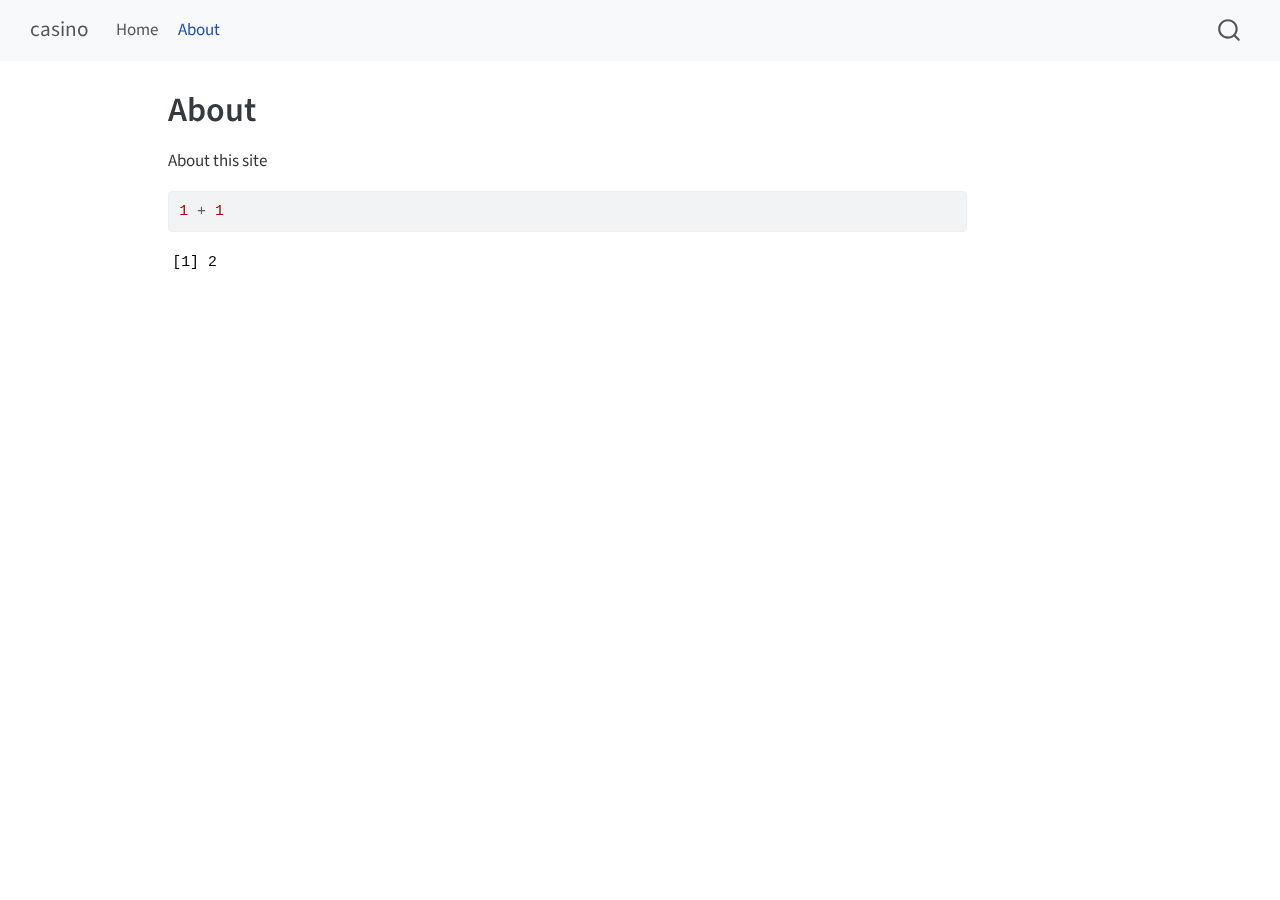
==== about.html @ 51e042ed "Built site for gh-pages" ====
<!DOCTYPE html>
<html xmlns="http://www.w3.org/1999/xhtml" lang="en" xml:lang="en"><head>

<meta charset="utf-8">
<meta name="generator" content="quarto-1.5.55">

<meta name="viewport" content="width=device-width, initial-scale=1.0, user-scalable=yes">


<title>About – casino</title>
<style>
code{white-space: pre-wrap;}
span.smallcaps{font-variant: small-caps;}
div.columns{display: flex; gap: min(4vw, 1.5em);}
div.column{flex: auto; overflow-x: auto;}
div.hanging-indent{margin-left: 1.5em; text-indent: -1.5em;}
ul.task-list{list-style: none;}
ul.task-list li input[type="checkbox"] {
  width: 0.8em;
  margin: 0 0.8em 0.2em -1em; /* quarto-specific, see https://github.com/quarto-dev/quarto-cli/issues/4556 */ 
  vertical-align: middle;
}
/* CSS for syntax highlighting */
pre > code.sourceCode { white-space: pre; position: relative; }
pre > code.sourceCode > span { line-height: 1.25; }
pre > code.sourceCode > span:empty { height: 1.2em; }
.sourceCode { overflow: visible; }
code.sourceCode > span { color: inherit; text-decoration: inherit; }
div.sourceCode { margin: 1em 0; }
pre.sourceCode { margin: 0; }
@media screen {
div.sourceCode { overflow: auto; }
}
@media print {
pre > code.sourceCode { white-space: pre-wrap; }
pre > code.sourceCode > span { display: inline-block; text-indent: -5em; padding-left: 5em; }
}
pre.numberSource code
  { counter-reset: source-line 0; }
pre.numberSource code > span
  { position: relative; left: -4em; counter-increment: source-line; }
pre.numberSource code > span > a:first-child::before
  { content: counter(source-line);
    position: relative; left: -1em; text-align: right; vertical-align: baseline;
    border: none; display: inline-block;
    -webkit-touch-callout: none; -webkit-user-select: none;
    -khtml-user-select: none; -moz-user-select: none;
    -ms-user-select: none; user-select: none;
    padding: 0 4px; width: 4em;
  }
pre.numberSource { margin-left: 3em;  padding-left: 4px; }
div.sourceCode
  {   }
@media screen {
pre > code.sourceCode > span > a:first-child::before { text-decoration: underline; }
}
</style>


<script src="site_libs/quarto-nav/quarto-nav.js"></script>
<script src="site_libs/quarto-nav/headroom.min.js"></script>
<script src="site_libs/clipboard/clipboard.min.js"></script>
<script src="site_libs/quarto-search/autocomplete.umd.js"></script>
<script src="site_libs/quarto-search/fuse.min.js"></script>
<script src="site_libs/quarto-search/quarto-search.js"></script>
<meta name="quarto:offset" content="./">
<script src="site_libs/quarto-html/quarto.js"></script>
<script src="site_libs/quarto-html/popper.min.js"></script>
<script src="site_libs/quarto-html/tippy.umd.min.js"></script>
<script src="site_libs/quarto-html/anchor.min.js"></script>
<link href="site_libs/quarto-html/tippy.css" rel="stylesheet">
<link href="site_libs/quarto-html/quarto-syntax-highlighting.css" rel="stylesheet" id="quarto-text-highlighting-styles">
<script src="site_libs/bootstrap/bootstrap.min.js"></script>
<link href="site_libs/bootstrap/bootstrap-icons.css" rel="stylesheet">
<link href="site_libs/bootstrap/bootstrap.min.css" rel="stylesheet" id="quarto-bootstrap" data-mode="light">
<script id="quarto-search-options" type="application/json">{
  "location": "navbar",
  "copy-button": false,
  "collapse-after": 3,
  "panel-placement": "end",
  "type": "overlay",
  "limit": 50,
  "keyboard-shortcut": [
    "f",
    "/",
    "s"
  ],
  "show-item-context": false,
  "language": {
    "search-no-results-text": "No results",
    "search-matching-documents-text": "matching documents",
    "search-copy-link-title": "Copy link to search",
    "search-hide-matches-text": "Hide additional matches",
    "search-more-match-text": "more match in this document",
    "search-more-matches-text": "more matches in this document",
    "search-clear-button-title": "Clear",
    "search-text-placeholder": "",
    "search-detached-cancel-button-title": "Cancel",
    "search-submit-button-title": "Submit",
    "search-label": "Search"
  }
}</script>


<link rel="stylesheet" href="styles.css">
</head>

<body class="nav-fixed">

<div id="quarto-search-results"></div>
  <header id="quarto-header" class="headroom fixed-top">
    <nav class="navbar navbar-expand-lg " data-bs-theme="dark">
      <div class="navbar-container container-fluid">
      <div class="navbar-brand-container mx-auto">
    <a class="navbar-brand" href="./index.html">
    <span class="navbar-title">casino</span>
    </a>
  </div>
            <div id="quarto-search" class="" title="Search"></div>
          <button class="navbar-toggler" type="button" data-bs-toggle="collapse" data-bs-target="#navbarCollapse" aria-controls="navbarCollapse" role="menu" aria-expanded="false" aria-label="Toggle navigation" onclick="if (window.quartoToggleHeadroom) { window.quartoToggleHeadroom(); }">
  <span class="navbar-toggler-icon"></span>
</button>
          <div class="collapse navbar-collapse" id="navbarCollapse">
            <ul class="navbar-nav navbar-nav-scroll me-auto">
  <li class="nav-item">
    <a class="nav-link" href="./index.html"> 
<span class="menu-text">Home</span></a>
  </li>  
  <li class="nav-item">
    <a class="nav-link active" href="./about.html" aria-current="page"> 
<span class="menu-text">About</span></a>
  </li>  
</ul>
          </div> <!-- /navcollapse -->
            <div class="quarto-navbar-tools">
</div>
      </div> <!-- /container-fluid -->
    </nav>
</header>
<!-- content -->
<div id="quarto-content" class="quarto-container page-columns page-rows-contents page-layout-article page-navbar">
<!-- sidebar -->
<!-- margin-sidebar -->
    <div id="quarto-margin-sidebar" class="sidebar margin-sidebar zindex-bottom">
        
    </div>
<!-- main -->
<main class="content" id="quarto-document-content">

<header id="title-block-header" class="quarto-title-block default">
<div class="quarto-title">
<h1 class="title">About</h1>
</div>



<div class="quarto-title-meta">

    
  
    
  </div>
  


</header>


<p>About this site</p>
<div class="cell">
<div class="sourceCode cell-code" id="cb1"><pre class="sourceCode r code-with-copy"><code class="sourceCode r"><span id="cb1-1"><a href="#cb1-1" aria-hidden="true" tabindex="-1"></a><span class="dv">1</span> <span class="sc">+</span> <span class="dv">1</span></span></code><button title="Copy to Clipboard" class="code-copy-button"><i class="bi"></i></button></pre></div>
<div class="cell-output cell-output-stdout">
<pre><code>[1] 2</code></pre>
</div>
</div>



</main> <!-- /main -->
<script id="quarto-html-after-body" type="application/javascript">
window.document.addEventListener("DOMContentLoaded", function (event) {
  const toggleBodyColorMode = (bsSheetEl) => {
    const mode = bsSheetEl.getAttribute("data-mode");
    const bodyEl = window.document.querySelector("body");
    if (mode === "dark") {
      bodyEl.classList.add("quarto-dark");
      bodyEl.classList.remove("quarto-light");
    } else {
      bodyEl.classList.add("quarto-light");
      bodyEl.classList.remove("quarto-dark");
    }
  }
  const toggleBodyColorPrimary = () => {
    const bsSheetEl = window.document.querySelector("link#quarto-bootstrap");
    if (bsSheetEl) {
      toggleBodyColorMode(bsSheetEl);
    }
  }
  toggleBodyColorPrimary();  
  const icon = "";
  const anchorJS = new window.AnchorJS();
  anchorJS.options = {
    placement: 'right',
    icon: icon
  };
  anchorJS.add('.anchored');
  const isCodeAnnotation = (el) => {
    for (const clz of el.classList) {
      if (clz.startsWith('code-annotation-')) {                     
        return true;
      }
    }
    return false;
  }
  const onCopySuccess = function(e) {
    // button target
    const button = e.trigger;
    // don't keep focus
    button.blur();
    // flash "checked"
    button.classList.add('code-copy-button-checked');
    var currentTitle = button.getAttribute("title");
    button.setAttribute("title", "Copied!");
    let tooltip;
    if (window.bootstrap) {
      button.setAttribute("data-bs-toggle", "tooltip");
      button.setAttribute("data-bs-placement", "left");
      button.setAttribute("data-bs-title", "Copied!");
      tooltip = new bootstrap.Tooltip(button, 
        { trigger: "manual", 
          customClass: "code-copy-button-tooltip",
          offset: [0, -8]});
      tooltip.show();    
    }
    setTimeout(function() {
      if (tooltip) {
        tooltip.hide();
        button.removeAttribute("data-bs-title");
        button.removeAttribute("data-bs-toggle");
        button.removeAttribute("data-bs-placement");
      }
      button.setAttribute("title", currentTitle);
      button.classList.remove('code-copy-button-checked');
    }, 1000);
    // clear code selection
    e.clearSelection();
  }
  const getTextToCopy = function(trigger) {
      const codeEl = trigger.previousElementSibling.cloneNode(true);
      for (const childEl of codeEl.children) {
        if (isCodeAnnotation(childEl)) {
          childEl.remove();
        }
      }
      return codeEl.innerText;
  }
  const clipboard = new window.ClipboardJS('.code-copy-button:not([data-in-quarto-modal])', {
    text: getTextToCopy
  });
  clipboard.on('success', onCopySuccess);
  if (window.document.getElementById('quarto-embedded-source-code-modal')) {
    // For code content inside modals, clipBoardJS needs to be initialized with a container option
    // TODO: Check when it could be a function (https://github.com/zenorocha/clipboard.js/issues/860)
    const clipboardModal = new window.ClipboardJS('.code-copy-button[data-in-quarto-modal]', {
      text: getTextToCopy,
      container: window.document.getElementById('quarto-embedded-source-code-modal')
    });
    clipboardModal.on('success', onCopySuccess);
  }
    var localhostRegex = new RegExp(/^(?:http|https):\/\/localhost\:?[0-9]*\//);
    var mailtoRegex = new RegExp(/^mailto:/);
      var filterRegex = new RegExp('/' + window.location.host + '/');
    var isInternal = (href) => {
        return filterRegex.test(href) || localhostRegex.test(href) || mailtoRegex.test(href);
    }
    // Inspect non-navigation links and adorn them if external
 	var links = window.document.querySelectorAll('a[href]:not(.nav-link):not(.navbar-brand):not(.toc-action):not(.sidebar-link):not(.sidebar-item-toggle):not(.pagination-link):not(.no-external):not([aria-hidden]):not(.dropdown-item):not(.quarto-navigation-tool):not(.about-link)');
    for (var i=0; i<links.length; i++) {
      const link = links[i];
      if (!isInternal(link.href)) {
        // undo the damage that might have been done by quarto-nav.js in the case of
        // links that we want to consider external
        if (link.dataset.originalHref !== undefined) {
          link.href = link.dataset.originalHref;
        }
      }
    }
  function tippyHover(el, contentFn, onTriggerFn, onUntriggerFn) {
    const config = {
      allowHTML: true,
      maxWidth: 500,
      delay: 100,
      arrow: false,
      appendTo: function(el) {
          return el.parentElement;
      },
      interactive: true,
      interactiveBorder: 10,
      theme: 'quarto',
      placement: 'bottom-start',
    };
    if (contentFn) {
      config.content = contentFn;
    }
    if (onTriggerFn) {
      config.onTrigger = onTriggerFn;
    }
    if (onUntriggerFn) {
      config.onUntrigger = onUntriggerFn;
    }
    window.tippy(el, config); 
  }
  const noterefs = window.document.querySelectorAll('a[role="doc-noteref"]');
  for (var i=0; i<noterefs.length; i++) {
    const ref = noterefs[i];
    tippyHover(ref, function() {
      // use id or data attribute instead here
      let href = ref.getAttribute('data-footnote-href') || ref.getAttribute('href');
      try { href = new URL(href).hash; } catch {}
      const id = href.replace(/^#\/?/, "");
      const note = window.document.getElementById(id);
      if (note) {
        return note.innerHTML;
      } else {
        return "";
      }
    });
  }
  const xrefs = window.document.querySelectorAll('a.quarto-xref');
  const processXRef = (id, note) => {
    // Strip column container classes
    const stripColumnClz = (el) => {
      el.classList.remove("page-full", "page-columns");
      if (el.children) {
        for (const child of el.children) {
          stripColumnClz(child);
        }
      }
    }
    stripColumnClz(note)
    if (id === null || id.startsWith('sec-')) {
      // Special case sections, only their first couple elements
      const container = document.createElement("div");
      if (note.children && note.children.length > 2) {
        container.appendChild(note.children[0].cloneNode(true));
        for (let i = 1; i < note.children.length; i++) {
          const child = note.children[i];
          if (child.tagName === "P" && child.innerText === "") {
            continue;
          } else {
            container.appendChild(child.cloneNode(true));
            break;
          }
        }
        if (window.Quarto?.typesetMath) {
          window.Quarto.typesetMath(container);
        }
        return container.innerHTML
      } else {
        if (window.Quarto?.typesetMath) {
          window.Quarto.typesetMath(note);
        }
        return note.innerHTML;
      }
    } else {
      // Remove any anchor links if they are present
      const anchorLink = note.querySelector('a.anchorjs-link');
      if (anchorLink) {
        anchorLink.remove();
      }
      if (window.Quarto?.typesetMath) {
        window.Quarto.typesetMath(note);
      }
      // TODO in 1.5, we should make sure this works without a callout special case
      if (note.classList.contains("callout")) {
        return note.outerHTML;
      } else {
        return note.innerHTML;
      }
    }
  }
  for (var i=0; i<xrefs.length; i++) {
    const xref = xrefs[i];
    tippyHover(xref, undefined, function(instance) {
      instance.disable();
      let url = xref.getAttribute('href');
      let hash = undefined; 
      if (url.startsWith('#')) {
        hash = url;
      } else {
        try { hash = new URL(url).hash; } catch {}
      }
      if (hash) {
        const id = hash.replace(/^#\/?/, "");
        const note = window.document.getElementById(id);
        if (note !== null) {
          try {
            const html = processXRef(id, note.cloneNode(true));
            instance.setContent(html);
          } finally {
            instance.enable();
            instance.show();
          }
        } else {
          // See if we can fetch this
          fetch(url.split('#')[0])
          .then(res => res.text())
          .then(html => {
            const parser = new DOMParser();
            const htmlDoc = parser.parseFromString(html, "text/html");
            const note = htmlDoc.getElementById(id);
            if (note !== null) {
              const html = processXRef(id, note);
              instance.setContent(html);
            } 
          }).finally(() => {
            instance.enable();
            instance.show();
          });
        }
      } else {
        // See if we can fetch a full url (with no hash to target)
        // This is a special case and we should probably do some content thinning / targeting
        fetch(url)
        .then(res => res.text())
        .then(html => {
          const parser = new DOMParser();
          const htmlDoc = parser.parseFromString(html, "text/html");
          const note = htmlDoc.querySelector('main.content');
          if (note !== null) {
            // This should only happen for chapter cross references
            // (since there is no id in the URL)
            // remove the first header
            if (note.children.length > 0 && note.children[0].tagName === "HEADER") {
              note.children[0].remove();
            }
            const html = processXRef(null, note);
            instance.setContent(html);
          } 
        }).finally(() => {
          instance.enable();
          instance.show();
        });
      }
    }, function(instance) {
    });
  }
      let selectedAnnoteEl;
      const selectorForAnnotation = ( cell, annotation) => {
        let cellAttr = 'data-code-cell="' + cell + '"';
        let lineAttr = 'data-code-annotation="' +  annotation + '"';
        const selector = 'span[' + cellAttr + '][' + lineAttr + ']';
        return selector;
      }
      const selectCodeLines = (annoteEl) => {
        const doc = window.document;
        const targetCell = annoteEl.getAttribute("data-target-cell");
        const targetAnnotation = annoteEl.getAttribute("data-target-annotation");
        const annoteSpan = window.document.querySelector(selectorForAnnotation(targetCell, targetAnnotation));
        const lines = annoteSpan.getAttribute("data-code-lines").split(",");
        const lineIds = lines.map((line) => {
          return targetCell + "-" + line;
        })
        let top = null;
        let height = null;
        let parent = null;
        if (lineIds.length > 0) {
            //compute the position of the single el (top and bottom and make a div)
            const el = window.document.getElementById(lineIds[0]);
            top = el.offsetTop;
            height = el.offsetHeight;
            parent = el.parentElement.parentElement;
          if (lineIds.length > 1) {
            const lastEl = window.document.getElementById(lineIds[lineIds.length - 1]);
            const bottom = lastEl.offsetTop + lastEl.offsetHeight;
            height = bottom - top;
          }
          if (top !== null && height !== null && parent !== null) {
            // cook up a div (if necessary) and position it 
            let div = window.document.getElementById("code-annotation-line-highlight");
            if (div === null) {
              div = window.document.createElement("div");
              div.setAttribute("id", "code-annotation-line-highlight");
              div.style.position = 'absolute';
              parent.appendChild(div);
            }
            div.style.top = top - 2 + "px";
            div.style.height = height + 4 + "px";
            div.style.left = 0;
            let gutterDiv = window.document.getElementById("code-annotation-line-highlight-gutter");
            if (gutterDiv === null) {
              gutterDiv = window.document.createElement("div");
              gutterDiv.setAttribute("id", "code-annotation-line-highlight-gutter");
              gutterDiv.style.position = 'absolute';
              const codeCell = window.document.getElementById(targetCell);
              const gutter = codeCell.querySelector('.code-annotation-gutter');
              gutter.appendChild(gutterDiv);
            }
            gutterDiv.style.top = top - 2 + "px";
            gutterDiv.style.height = height + 4 + "px";
          }
          selectedAnnoteEl = annoteEl;
        }
      };
      const unselectCodeLines = () => {
        const elementsIds = ["code-annotation-line-highlight", "code-annotation-line-highlight-gutter"];
        elementsIds.forEach((elId) => {
          const div = window.document.getElementById(elId);
          if (div) {
            div.remove();
          }
        });
        selectedAnnoteEl = undefined;
      };
        // Handle positioning of the toggle
    window.addEventListener(
      "resize",
      throttle(() => {
        elRect = undefined;
        if (selectedAnnoteEl) {
          selectCodeLines(selectedAnnoteEl);
        }
      }, 10)
    );
    function throttle(fn, ms) {
    let throttle = false;
    let timer;
      return (...args) => {
        if(!throttle) { // first call gets through
            fn.apply(this, args);
            throttle = true;
        } else { // all the others get throttled
            if(timer) clearTimeout(timer); // cancel #2
            timer = setTimeout(() => {
              fn.apply(this, args);
              timer = throttle = false;
            }, ms);
        }
      };
    }
      // Attach click handler to the DT
      const annoteDls = window.document.querySelectorAll('dt[data-target-cell]');
      for (const annoteDlNode of annoteDls) {
        annoteDlNode.addEventListener('click', (event) => {
          const clickedEl = event.target;
          if (clickedEl !== selectedAnnoteEl) {
            unselectCodeLines();
            const activeEl = window.document.querySelector('dt[data-target-cell].code-annotation-active');
            if (activeEl) {
              activeEl.classList.remove('code-annotation-active');
            }
            selectCodeLines(clickedEl);
            clickedEl.classList.add('code-annotation-active');
          } else {
            // Unselect the line
            unselectCodeLines();
            clickedEl.classList.remove('code-annotation-active');
          }
        });
      }
  const findCites = (el) => {
    const parentEl = el.parentElement;
    if (parentEl) {
      const cites = parentEl.dataset.cites;
      if (cites) {
        return {
          el,
          cites: cites.split(' ')
        };
      } else {
        return findCites(el.parentElement)
      }
    } else {
      return undefined;
    }
  };
  var bibliorefs = window.document.querySelectorAll('a[role="doc-biblioref"]');
  for (var i=0; i<bibliorefs.length; i++) {
    const ref = bibliorefs[i];
    const citeInfo = findCites(ref);
    if (citeInfo) {
      tippyHover(citeInfo.el, function() {
        var popup = window.document.createElement('div');
        citeInfo.cites.forEach(function(cite) {
          var citeDiv = window.document.createElement('div');
          citeDiv.classList.add('hanging-indent');
          citeDiv.classList.add('csl-entry');
          var biblioDiv = window.document.getElementById('ref-' + cite);
          if (biblioDiv) {
            citeDiv.innerHTML = biblioDiv.innerHTML;
          }
          popup.appendChild(citeDiv);
        });
        return popup.innerHTML;
      });
    }
  }
});
</script>
</div> <!-- /content -->




</body></html>
---- site_libs/quarto-html/tippy.css ----
.tippy-box[data-animation=fade][data-state=hidden]{opacity:0}[data-tippy-root]{max-width:calc(100vw - 10px)}.tippy-box{position:relative;background-color:#333;color:#fff;border-radius:4px;font-size:14px;line-height:1.4;white-space:normal;outline:0;transition-property:transform,visibility,opacity}.tippy-box[data-placement^=top]>.tippy-arrow{bottom:0}.tippy-box[data-placement^=top]>.tippy-arrow:before{bottom:-7px;left:0;border-width:8px 8px 0;border-top-color:initial;transform-origin:center top}.tippy-box[data-placement^=bottom]>.tippy-arrow{top:0}.tippy-box[data-placement^=bottom]>.tippy-arrow:before{top:-7px;left:0;border-width:0 8px 8px;border-bottom-color:initial;transform-origin:center bottom}.tippy-box[data-placement^=left]>.tippy-arrow{right:0}.tippy-box[data-placement^=left]>.tippy-arrow:before{border-width:8px 0 8px 8px;border-left-color:initial;right:-7px;transform-origin:center left}.tippy-box[data-placement^=right]>.tippy-arrow{left:0}.tippy-box[data-placement^=right]>.tippy-arrow:before{left:-7px;border-width:8px 8px 8px 0;border-right-color:initial;transform-origin:center right}.tippy-box[data-inertia][data-state=visible]{transition-timing-function:cubic-bezier(.54,1.5,.38,1.11)}.tippy-arrow{width:16px;height:16px;color:#333}.tippy-arrow:before{content:"";position:absolute;border-color:transparent;border-style:solid}.tippy-content{position:relative;padding:5px 9px;z-index:1}
---- site_libs/quarto-html/quarto-syntax-highlighting.css ----
/* quarto syntax highlight colors */
:root {
  --quarto-hl-ot-color: #003B4F;
  --quarto-hl-at-color: #657422;
  --quarto-hl-ss-color: #20794D;
  --quarto-hl-an-color: #5E5E5E;
  --quarto-hl-fu-color: #4758AB;
  --quarto-hl-st-color: #20794D;
  --quarto-hl-cf-color: #003B4F;
  --quarto-hl-op-color: #5E5E5E;
  --quarto-hl-er-color: #AD0000;
  --quarto-hl-bn-color: #AD0000;
  --quarto-hl-al-color: #AD0000;
  --quarto-hl-va-color: #111111;
  --quarto-hl-bu-color: inherit;
  --quarto-hl-ex-color: inherit;
  --quarto-hl-pp-color: #AD0000;
  --quarto-hl-in-color: #5E5E5E;
  --quarto-hl-vs-color: #20794D;
  --quarto-hl-wa-color: #5E5E5E;
  --quarto-hl-do-color: #5E5E5E;
  --quarto-hl-im-color: #00769E;
  --quarto-hl-ch-color: #20794D;
  --quarto-hl-dt-color: #AD0000;
  --quarto-hl-fl-color: #AD0000;
  --quarto-hl-co-color: #5E5E5E;
  --quarto-hl-cv-color: #5E5E5E;
  --quarto-hl-cn-color: #8f5902;
  --quarto-hl-sc-color: #5E5E5E;
  --quarto-hl-dv-color: #AD0000;
  --quarto-hl-kw-color: #003B4F;
}

/* other quarto variables */
:root {
  --quarto-font-monospace: SFMono-Regular, Menlo, Monaco, Consolas, "Liberation Mono", "Courier New", monospace;
}

pre > code.sourceCode > span {
  color: #003B4F;
}

code span {
  color: #003B4F;
}

code.sourceCode > span {
  color: #003B4F;
}

div.sourceCode,
div.sourceCode pre.sourceCode {
  color: #003B4F;
}

code span.ot {
  color: #003B4F;
  font-style: inherit;
}

code span.at {
  color: #657422;
  font-style: inherit;
}

code span.ss {
  color: #20794D;
  font-style: inherit;
}

code span.an {
  color: #5E5E5E;
  font-style: inherit;
}

code span.fu {
  color: #4758AB;
  font-style: inherit;
}

code span.st {
  color: #20794D;
  font-style: inherit;
}

code span.cf {
  color: #003B4F;
  font-weight: bold;
  font-style: inherit;
}

code span.op {
  color: #5E5E5E;
  font-style: inherit;
}

code span.er {
  color: #AD0000;
  font-style: inherit;
}

code span.bn {
  color: #AD0000;
  font-style: inherit;
}

code span.al {
  color: #AD0000;
  font-style: inherit;
}

code span.va {
  color: #111111;
  font-style: inherit;
}

code span.bu {
  font-style: inherit;
}

code span.ex {
  font-style: inherit;
}

code span.pp {
  color: #AD0000;
  font-style: inherit;
}

code span.in {
  color: #5E5E5E;
  font-style: inherit;
}

code span.vs {
  color: #20794D;
  font-style: inherit;
}

code span.wa {
  color: #5E5E5E;
  font-style: italic;
}

code span.do {
  color: #5E5E5E;
  font-style: italic;
}

code span.im {
  color: #00769E;
  font-style: inherit;
}

code span.ch {
  color: #20794D;
  font-style: inherit;
}

code span.dt {
  color: #AD0000;
  font-style: inherit;
}

code span.fl {
  color: #AD0000;
  font-style: inherit;
}

code span.co {
  color: #5E5E5E;
  font-style: inherit;
}

code span.cv {
  color: #5E5E5E;
  font-style: italic;
}

code span.cn {
  color: #8f5902;
  font-style: inherit;
}

code span.sc {
  color: #5E5E5E;
  font-style: inherit;
}

code span.dv {
  color: #AD0000;
  font-style: inherit;
}

code span.kw {
  color: #003B4F;
  font-weight: bold;
  font-style: inherit;
}

.prevent-inlining {
  content: "</";
}

/*# sourceMappingURL=debc5d5d77c3f9108843748ff7464032.css.map */
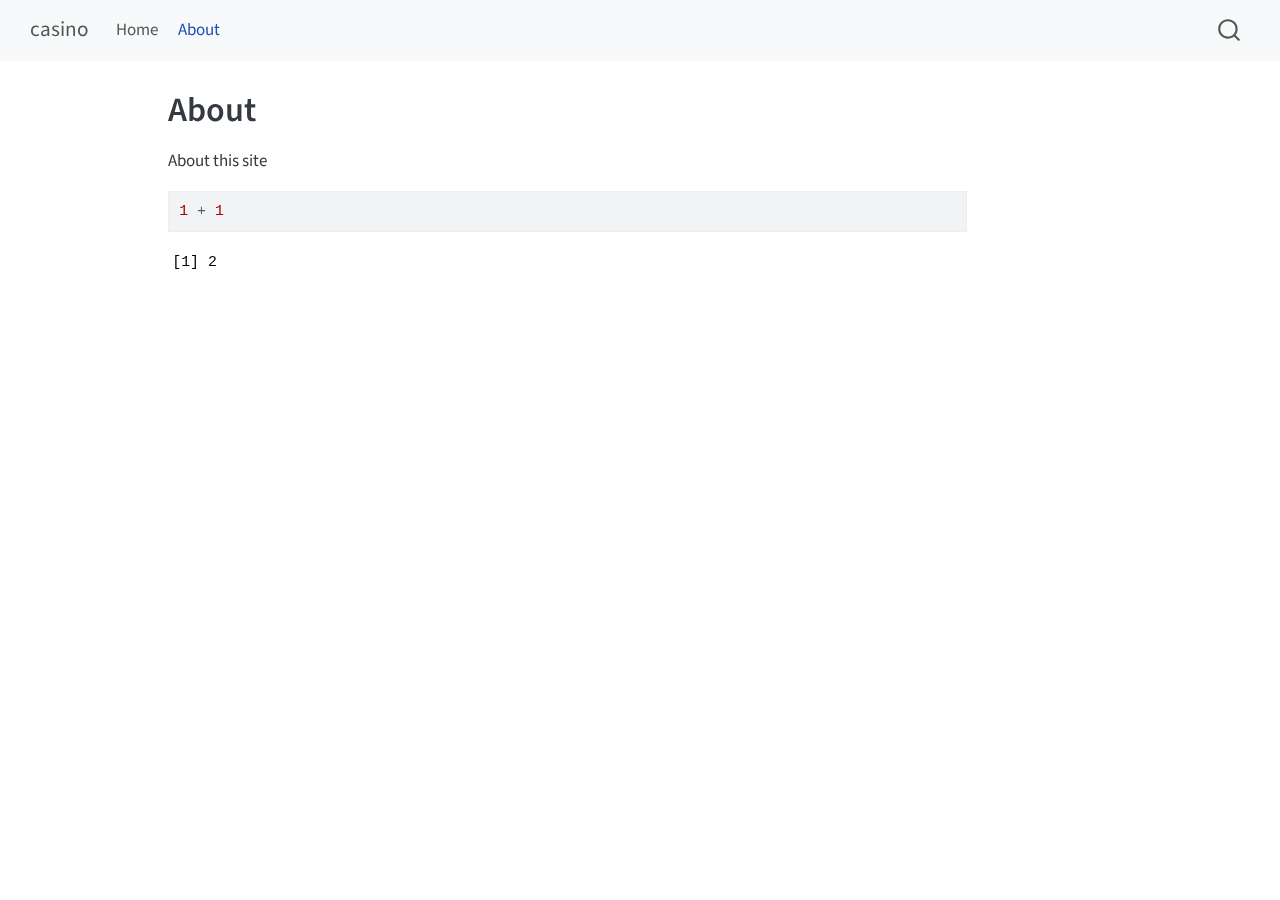
==== commit 488eb8da: "Built site for gh-pages" ====
--- a/about.html
+++ b/about.html
@@ -2,7 +2,7 @@
 <html xmlns="http://www.w3.org/1999/xhtml" lang="en" xml:lang="en"><head>
 
 <meta charset="utf-8">
-<meta name="generator" content="quarto-1.5.55">
+<meta name="generator" content="quarto-1.6.39">
 
 <meta name="viewport" content="width=device-width, initial-scale=1.0, user-scalable=yes">
 
@@ -69,10 +69,10 @@
 <script src="site_libs/quarto-html/tippy.umd.min.js"></script>
 <script src="site_libs/quarto-html/anchor.min.js"></script>
 <link href="site_libs/quarto-html/tippy.css" rel="stylesheet">
-<link href="site_libs/quarto-html/quarto-syntax-highlighting.css" rel="stylesheet" id="quarto-text-highlighting-styles">
+<link href="site_libs/quarto-html/quarto-syntax-highlighting-e26003cea8cd680ca0c55a263523d882.css" rel="stylesheet" id="quarto-text-highlighting-styles">
 <script src="site_libs/bootstrap/bootstrap.min.js"></script>
 <link href="site_libs/bootstrap/bootstrap-icons.css" rel="stylesheet">
-<link href="site_libs/bootstrap/bootstrap.min.css" rel="stylesheet" id="quarto-bootstrap" data-mode="light">
+<link href="site_libs/bootstrap/bootstrap-24777891653333fd11863cc541a8b4ec.min.css" rel="stylesheet" append-hash="true" id="quarto-bootstrap" data-mode="light">
 <script id="quarto-search-options" type="application/json">{
   "location": "navbar",
   "copy-button": false,
@@ -259,8 +259,6 @@
   });
   clipboard.on('success', onCopySuccess);
   if (window.document.getElementById('quarto-embedded-source-code-modal')) {
-    // For code content inside modals, clipBoardJS needs to be initialized with a container option
-    // TODO: Check when it could be a function (https://github.com/zenorocha/clipboard.js/issues/860)
     const clipboardModal = new window.ClipboardJS('.code-copy-button[data-in-quarto-modal]', {
       text: getTextToCopy,
       container: window.document.getElementById('quarto-embedded-source-code-modal')
@@ -269,7 +267,7 @@
   }
     var localhostRegex = new RegExp(/^(?:http|https):\/\/localhost\:?[0-9]*\//);
     var mailtoRegex = new RegExp(/^mailto:/);
-      var filterRegex = new RegExp('/' + window.location.host + '/');
+      var filterRegex = new RegExp("https:\/\/wbonna352\.github\.io\/casino\/");
     var isInternal = (href) => {
         return filterRegex.test(href) || localhostRegex.test(href) || mailtoRegex.test(href);
     }
@@ -371,7 +369,6 @@
       if (window.Quarto?.typesetMath) {
         window.Quarto.typesetMath(note);
       }
-      // TODO in 1.5, we should make sure this works without a callout special case
       if (note.classList.contains("callout")) {
         return note.outerHTML;
       } else {
--- a/site_libs/quarto-html/quarto-syntax-highlighting-e26003cea8cd680ca0c55a263523d882.css
+++ b/site_libs/quarto-html/quarto-syntax-highlighting-e26003cea8cd680ca0c55a263523d882.css
@@ -0,0 +1,205 @@
+/* quarto syntax highlight colors */
+:root {
+  --quarto-hl-ot-color: #003B4F;
+  --quarto-hl-at-color: #657422;
+  --quarto-hl-ss-color: #20794D;
+  --quarto-hl-an-color: #5E5E5E;
+  --quarto-hl-fu-color: #4758AB;
+  --quarto-hl-st-color: #20794D;
+  --quarto-hl-cf-color: #003B4F;
+  --quarto-hl-op-color: #5E5E5E;
+  --quarto-hl-er-color: #AD0000;
+  --quarto-hl-bn-color: #AD0000;
+  --quarto-hl-al-color: #AD0000;
+  --quarto-hl-va-color: #111111;
+  --quarto-hl-bu-color: inherit;
+  --quarto-hl-ex-color: inherit;
+  --quarto-hl-pp-color: #AD0000;
+  --quarto-hl-in-color: #5E5E5E;
+  --quarto-hl-vs-color: #20794D;
+  --quarto-hl-wa-color: #5E5E5E;
+  --quarto-hl-do-color: #5E5E5E;
+  --quarto-hl-im-color: #00769E;
+  --quarto-hl-ch-color: #20794D;
+  --quarto-hl-dt-color: #AD0000;
+  --quarto-hl-fl-color: #AD0000;
+  --quarto-hl-co-color: #5E5E5E;
+  --quarto-hl-cv-color: #5E5E5E;
+  --quarto-hl-cn-color: #8f5902;
+  --quarto-hl-sc-color: #5E5E5E;
+  --quarto-hl-dv-color: #AD0000;
+  --quarto-hl-kw-color: #003B4F;
+}
+
+/* other quarto variables */
+:root {
+  --quarto-font-monospace: SFMono-Regular, Menlo, Monaco, Consolas, "Liberation Mono", "Courier New", monospace;
+}
+
+pre > code.sourceCode > span {
+  color: #003B4F;
+}
+
+code span {
+  color: #003B4F;
+}
+
+code.sourceCode > span {
+  color: #003B4F;
+}
+
+div.sourceCode,
+div.sourceCode pre.sourceCode {
+  color: #003B4F;
+}
+
+code span.ot {
+  color: #003B4F;
+  font-style: inherit;
+}
+
+code span.at {
+  color: #657422;
+  font-style: inherit;
+}
+
+code span.ss {
+  color: #20794D;
+  font-style: inherit;
+}
+
+code span.an {
+  color: #5E5E5E;
+  font-style: inherit;
+}
+
+code span.fu {
+  color: #4758AB;
+  font-style: inherit;
+}
+
+code span.st {
+  color: #20794D;
+  font-style: inherit;
+}
+
+code span.cf {
+  color: #003B4F;
+  font-weight: bold;
+  font-style: inherit;
+}
+
+code span.op {
+  color: #5E5E5E;
+  font-style: inherit;
+}
+
+code span.er {
+  color: #AD0000;
+  font-style: inherit;
+}
+
+code span.bn {
+  color: #AD0000;
+  font-style: inherit;
+}
+
+code span.al {
+  color: #AD0000;
+  font-style: inherit;
+}
+
+code span.va {
+  color: #111111;
+  font-style: inherit;
+}
+
+code span.bu {
+  font-style: inherit;
+}
+
+code span.ex {
+  font-style: inherit;
+}
+
+code span.pp {
+  color: #AD0000;
+  font-style: inherit;
+}
+
+code span.in {
+  color: #5E5E5E;
+  font-style: inherit;
+}
+
+code span.vs {
+  color: #20794D;
+  font-style: inherit;
+}
+
+code span.wa {
+  color: #5E5E5E;
+  font-style: italic;
+}
+
+code span.do {
+  color: #5E5E5E;
+  font-style: italic;
+}
+
+code span.im {
+  color: #00769E;
+  font-style: inherit;
+}
+
+code span.ch {
+  color: #20794D;
+  font-style: inherit;
+}
+
+code span.dt {
+  color: #AD0000;
+  font-style: inherit;
+}
+
+code span.fl {
+  color: #AD0000;
+  font-style: inherit;
+}
+
+code span.co {
+  color: #5E5E5E;
+  font-style: inherit;
+}
+
+code span.cv {
+  color: #5E5E5E;
+  font-style: italic;
+}
+
+code span.cn {
+  color: #8f5902;
+  font-style: inherit;
+}
+
+code span.sc {
+  color: #5E5E5E;
+  font-style: inherit;
+}
+
+code span.dv {
+  color: #AD0000;
+  font-style: inherit;
+}
+
+code span.kw {
+  color: #003B4F;
+  font-weight: bold;
+  font-style: inherit;
+}
+
+.prevent-inlining {
+  content: "</";
+}
+
+/*# sourceMappingURL=e90e9ab646ea9b1aaa61e089606e0f97.css.map */
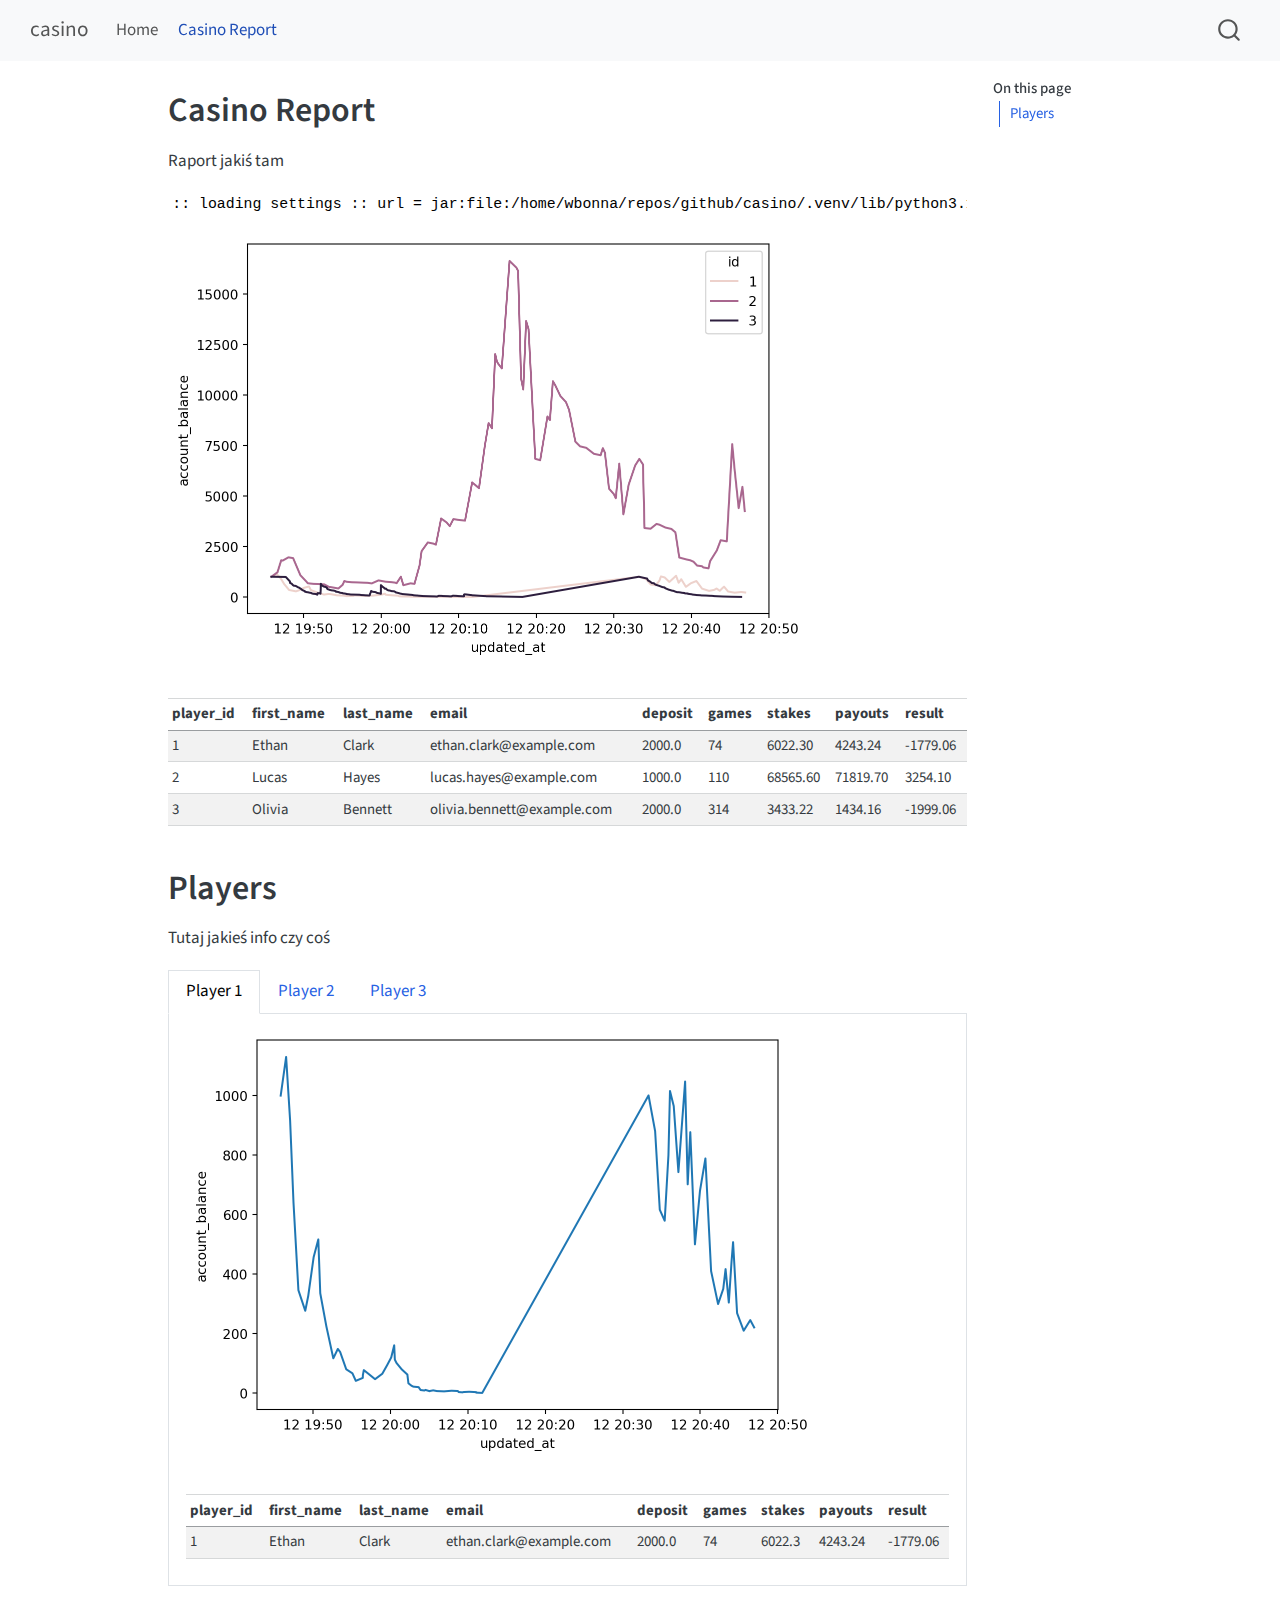
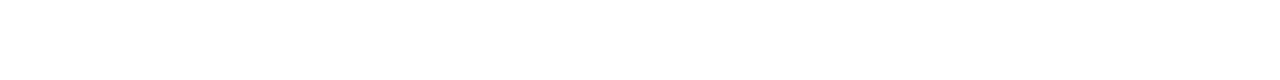
==== commit dd73e955: "Built site for gh-pages" ====
--- a/about.html
+++ b/about.html
@@ -7,7 +7,7 @@
 <meta name="viewport" content="width=device-width, initial-scale=1.0, user-scalable=yes">
 
 
-<title>About – casino</title>
+<title>Casino Report – casino</title>
 <style>
 code{white-space: pre-wrap;}
 span.smallcaps{font-variant: small-caps;}
@@ -19,40 +19,6 @@
   width: 0.8em;
   margin: 0 0.8em 0.2em -1em; /* quarto-specific, see https://github.com/quarto-dev/quarto-cli/issues/4556 */ 
   vertical-align: middle;
-}
-/* CSS for syntax highlighting */
-pre > code.sourceCode { white-space: pre; position: relative; }
-pre > code.sourceCode > span { line-height: 1.25; }
-pre > code.sourceCode > span:empty { height: 1.2em; }
-.sourceCode { overflow: visible; }
-code.sourceCode > span { color: inherit; text-decoration: inherit; }
-div.sourceCode { margin: 1em 0; }
-pre.sourceCode { margin: 0; }
-@media screen {
-div.sourceCode { overflow: auto; }
-}
-@media print {
-pre > code.sourceCode { white-space: pre-wrap; }
-pre > code.sourceCode > span { display: inline-block; text-indent: -5em; padding-left: 5em; }
-}
-pre.numberSource code
-  { counter-reset: source-line 0; }
-pre.numberSource code > span
-  { position: relative; left: -4em; counter-increment: source-line; }
-pre.numberSource code > span > a:first-child::before
-  { content: counter(source-line);
-    position: relative; left: -1em; text-align: right; vertical-align: baseline;
-    border: none; display: inline-block;
-    -webkit-touch-callout: none; -webkit-user-select: none;
-    -khtml-user-select: none; -moz-user-select: none;
-    -ms-user-select: none; user-select: none;
-    padding: 0 4px; width: 4em;
-  }
-pre.numberSource { margin-left: 3em;  padding-left: 4px; }
-div.sourceCode
-  {   }
-@media screen {
-pre > code.sourceCode > span > a:first-child::before { text-decoration: underline; }
 }
 </style>
 
@@ -128,7 +94,7 @@
   </li>  
   <li class="nav-item">
     <a class="nav-link active" href="./about.html" aria-current="page"> 
-<span class="menu-text">About</span></a>
+<span class="menu-text">Casino Report</span></a>
   </li>  
 </ul>
           </div> <!-- /navcollapse -->
@@ -141,15 +107,21 @@
 <div id="quarto-content" class="quarto-container page-columns page-rows-contents page-layout-article page-navbar">
 <!-- sidebar -->
 <!-- margin-sidebar -->
-    <div id="quarto-margin-sidebar" class="sidebar margin-sidebar zindex-bottom">
-        
+    <div id="quarto-margin-sidebar" class="sidebar margin-sidebar">
+        <nav id="TOC" role="doc-toc" class="toc-active">
+    <h2 id="toc-title">On this page</h2>
+   
+  <ul>
+  <li><a href="#players" id="toc-players" class="nav-link active" data-scroll-target="#players">Players</a></li>
+  </ul>
+</nav>
     </div>
 <!-- main -->
 <main class="content" id="quarto-document-content">
 
 <header id="title-block-header" class="quarto-title-block default">
 <div class="quarto-title">
-<h1 class="title">About</h1>
+<h1 class="title">Casino Report</h1>
 </div>
 
 
@@ -166,15 +138,525 @@
 </header>
 
 
-<p>About this site</p>
-<div class="cell">
-<div class="sourceCode cell-code" id="cb1"><pre class="sourceCode r code-with-copy"><code class="sourceCode r"><span id="cb1-1"><a href="#cb1-1" aria-hidden="true" tabindex="-1"></a><span class="dv">1</span> <span class="sc">+</span> <span class="dv">1</span></span></code><button title="Copy to Clipboard" class="code-copy-button"><i class="bi"></i></button></pre></div>
+<p>Raport jakiś tam</p>
+<div id="0f29ffc5" class="cell" data-execution_count="1">
 <div class="cell-output cell-output-stdout">
-<pre><code>[1] 2</code></pre>
-</div>
-</div>
-
-
+<pre><code>:: loading settings :: url = jar:file:/home/wbonna/repos/github/casino/.venv/lib/python3.11/site-packages/pyspark/jars/ivy-2.5.1.jar!/org/apache/ivy/core/settings/ivysettings.xml</code></pre>
+</div>
+</div>
+<div id="465ffb4d" class="cell" data-execution_count="3">
+<div class="cell-output cell-output-display">
+<div>
+<figure class="figure">
+<p><img src="about_files/figure-html/cell-4-output-1.png" width="640" height="429" class="figure-img"></p>
+</figure>
+</div>
+</div>
+</div>
+<div id="dc9c608e" class="cell" data-execution_count="5">
+<div class="cell-output cell-output-display" data-execution_count="5">
+<table class="dataframe table table-sm table-striped small">
+
+<thead>
+
+<tr>
+
+<th>
+player_id
+</th>
+
+<th>
+first_name
+</th>
+
+<th>
+last_name
+</th>
+
+<th>
+email
+</th>
+
+<th>
+deposit
+</th>
+
+<th>
+games
+</th>
+
+<th>
+stakes
+</th>
+
+<th>
+payouts
+</th>
+
+<th>
+result
+</th>
+
+</tr>
+
+</thead>
+
+<tbody>
+
+<tr>
+
+<td>
+1
+</td>
+
+<td>
+Ethan
+</td>
+
+<td>
+Clark
+</td>
+
+<td>
+ethan.clark@example.com
+</td>
+
+<td>
+2000.0
+</td>
+
+<td>
+74
+</td>
+
+<td>
+6022.30
+</td>
+
+<td>
+4243.24
+</td>
+
+<td>
+-1779.06
+</td>
+
+</tr>
+
+<tr>
+
+<td>
+2
+</td>
+
+<td>
+Lucas
+</td>
+
+<td>
+Hayes
+</td>
+
+<td>
+lucas.hayes@example.com
+</td>
+
+<td>
+1000.0
+</td>
+
+<td>
+110
+</td>
+
+<td>
+68565.60
+</td>
+
+<td>
+71819.70
+</td>
+
+<td>
+3254.10
+</td>
+
+</tr>
+
+<tr>
+
+<td>
+3
+</td>
+
+<td>
+Olivia
+</td>
+
+<td>
+Bennett
+</td>
+
+<td>
+olivia.bennett@example.com
+</td>
+
+<td>
+2000.0
+</td>
+
+<td>
+314
+</td>
+
+<td>
+3433.22
+</td>
+
+<td>
+1434.16
+</td>
+
+<td>
+-1999.06
+</td>
+
+</tr>
+
+</tbody>
+
+</table>
+</div>
+</div>
+<section id="players" class="level1">
+<h1>Players</h1>
+<p>Tutaj jakieś info czy coś</p>
+<div class="tabset-margin-container"></div><div class="panel-tabset">
+<ul class="nav nav-tabs" role="tablist"><li class="nav-item" role="presentation"><a class="nav-link active" id="tabset-1-1-tab" data-bs-toggle="tab" data-bs-target="#tabset-1-1" role="tab" aria-controls="tabset-1-1" aria-selected="true">Player 1</a></li><li class="nav-item" role="presentation"><a class="nav-link" id="tabset-1-2-tab" data-bs-toggle="tab" data-bs-target="#tabset-1-2" role="tab" aria-controls="tabset-1-2" aria-selected="false">Player 2</a></li><li class="nav-item" role="presentation"><a class="nav-link" id="tabset-1-3-tab" data-bs-toggle="tab" data-bs-target="#tabset-1-3" role="tab" aria-controls="tabset-1-3" aria-selected="false">Player 3</a></li></ul>
+<div class="tab-content">
+<div id="tabset-1-1" class="tab-pane active" role="tabpanel" aria-labelledby="tabset-1-1-tab">
+<div id="7520e7ad" class="cell" data-execution_count="6">
+<div class="cell-output cell-output-display">
+<div>
+<figure class="figure">
+<p><img src="about_files/figure-html/cell-7-output-1.png" width="631" height="429" class="figure-img"></p>
+</figure>
+</div>
+</div>
+</div>
+<div id="4bc0a175" class="cell" data-execution_count="7">
+<div class="cell-output cell-output-display" data-execution_count="7">
+<table class="dataframe table table-sm table-striped small">
+
+<thead>
+
+<tr>
+
+<th>
+player_id
+</th>
+
+<th>
+first_name
+</th>
+
+<th>
+last_name
+</th>
+
+<th>
+email
+</th>
+
+<th>
+deposit
+</th>
+
+<th>
+games
+</th>
+
+<th>
+stakes
+</th>
+
+<th>
+payouts
+</th>
+
+<th>
+result
+</th>
+
+</tr>
+
+</thead>
+
+<tbody>
+
+<tr>
+
+<td>
+1
+</td>
+
+<td>
+Ethan
+</td>
+
+<td>
+Clark
+</td>
+
+<td>
+ethan.clark@example.com
+</td>
+
+<td>
+2000.0
+</td>
+
+<td>
+74
+</td>
+
+<td>
+6022.3
+</td>
+
+<td>
+4243.24
+</td>
+
+<td>
+-1779.06
+</td>
+
+</tr>
+
+</tbody>
+
+</table>
+</div>
+</div>
+</div>
+<div id="tabset-1-2" class="tab-pane" role="tabpanel" aria-labelledby="tabset-1-2-tab">
+<div id="26c4dc97" class="cell" data-execution_count="8">
+<div class="cell-output cell-output-display">
+<div>
+<figure class="figure">
+<p><img src="about_files/figure-html/cell-9-output-1.png" width="610" height="429" class="figure-img"></p>
+</figure>
+</div>
+</div>
+</div>
+<div id="184b1c3f" class="cell" data-execution_count="9">
+<div class="cell-output cell-output-display" data-execution_count="9">
+<table class="dataframe table table-sm table-striped small">
+
+<thead>
+
+<tr>
+
+<th>
+player_id
+</th>
+
+<th>
+first_name
+</th>
+
+<th>
+last_name
+</th>
+
+<th>
+email
+</th>
+
+<th>
+deposit
+</th>
+
+<th>
+games
+</th>
+
+<th>
+stakes
+</th>
+
+<th>
+payouts
+</th>
+
+<th>
+result
+</th>
+
+</tr>
+
+</thead>
+
+<tbody>
+
+<tr>
+
+<td>
+2
+</td>
+
+<td>
+Lucas
+</td>
+
+<td>
+Hayes
+</td>
+
+<td>
+lucas.hayes@example.com
+</td>
+
+<td>
+1000.0
+</td>
+
+<td>
+110
+</td>
+
+<td>
+68565.6
+</td>
+
+<td>
+71819.7
+</td>
+
+<td>
+3254.1
+</td>
+
+</tr>
+
+</tbody>
+
+</table>
+</div>
+</div>
+</div>
+<div id="tabset-1-3" class="tab-pane" role="tabpanel" aria-labelledby="tabset-1-3-tab">
+<div id="6f6449aa" class="cell" data-execution_count="10">
+<div class="cell-output cell-output-display">
+<div>
+<figure class="figure">
+<p><img src="about_files/figure-html/cell-11-output-1.png" width="601" height="429" class="figure-img"></p>
+</figure>
+</div>
+</div>
+</div>
+<div id="d5501d8d" class="cell" data-execution_count="11">
+<div class="cell-output cell-output-display" data-execution_count="11">
+<table class="dataframe table table-sm table-striped small">
+
+<thead>
+
+<tr>
+
+<th>
+player_id
+</th>
+
+<th>
+first_name
+</th>
+
+<th>
+last_name
+</th>
+
+<th>
+email
+</th>
+
+<th>
+deposit
+</th>
+
+<th>
+games
+</th>
+
+<th>
+stakes
+</th>
+
+<th>
+payouts
+</th>
+
+<th>
+result
+</th>
+
+</tr>
+
+</thead>
+
+<tbody>
+
+<tr>
+
+<td>
+3
+</td>
+
+<td>
+Olivia
+</td>
+
+<td>
+Bennett
+</td>
+
+<td>
+olivia.bennett@example.com
+</td>
+
+<td>
+2000.0
+</td>
+
+<td>
+314
+</td>
+
+<td>
+3433.22
+</td>
+
+<td>
+1434.16
+</td>
+
+<td>
+-1999.06
+</td>
+
+</tr>
+
+</tbody>
+
+</table>
+</div>
+</div>
+</div>
+</div>
+</div>
+
+
+</section>
 
 </main> <!-- /main -->
 <script id="quarto-html-after-body" type="application/javascript">
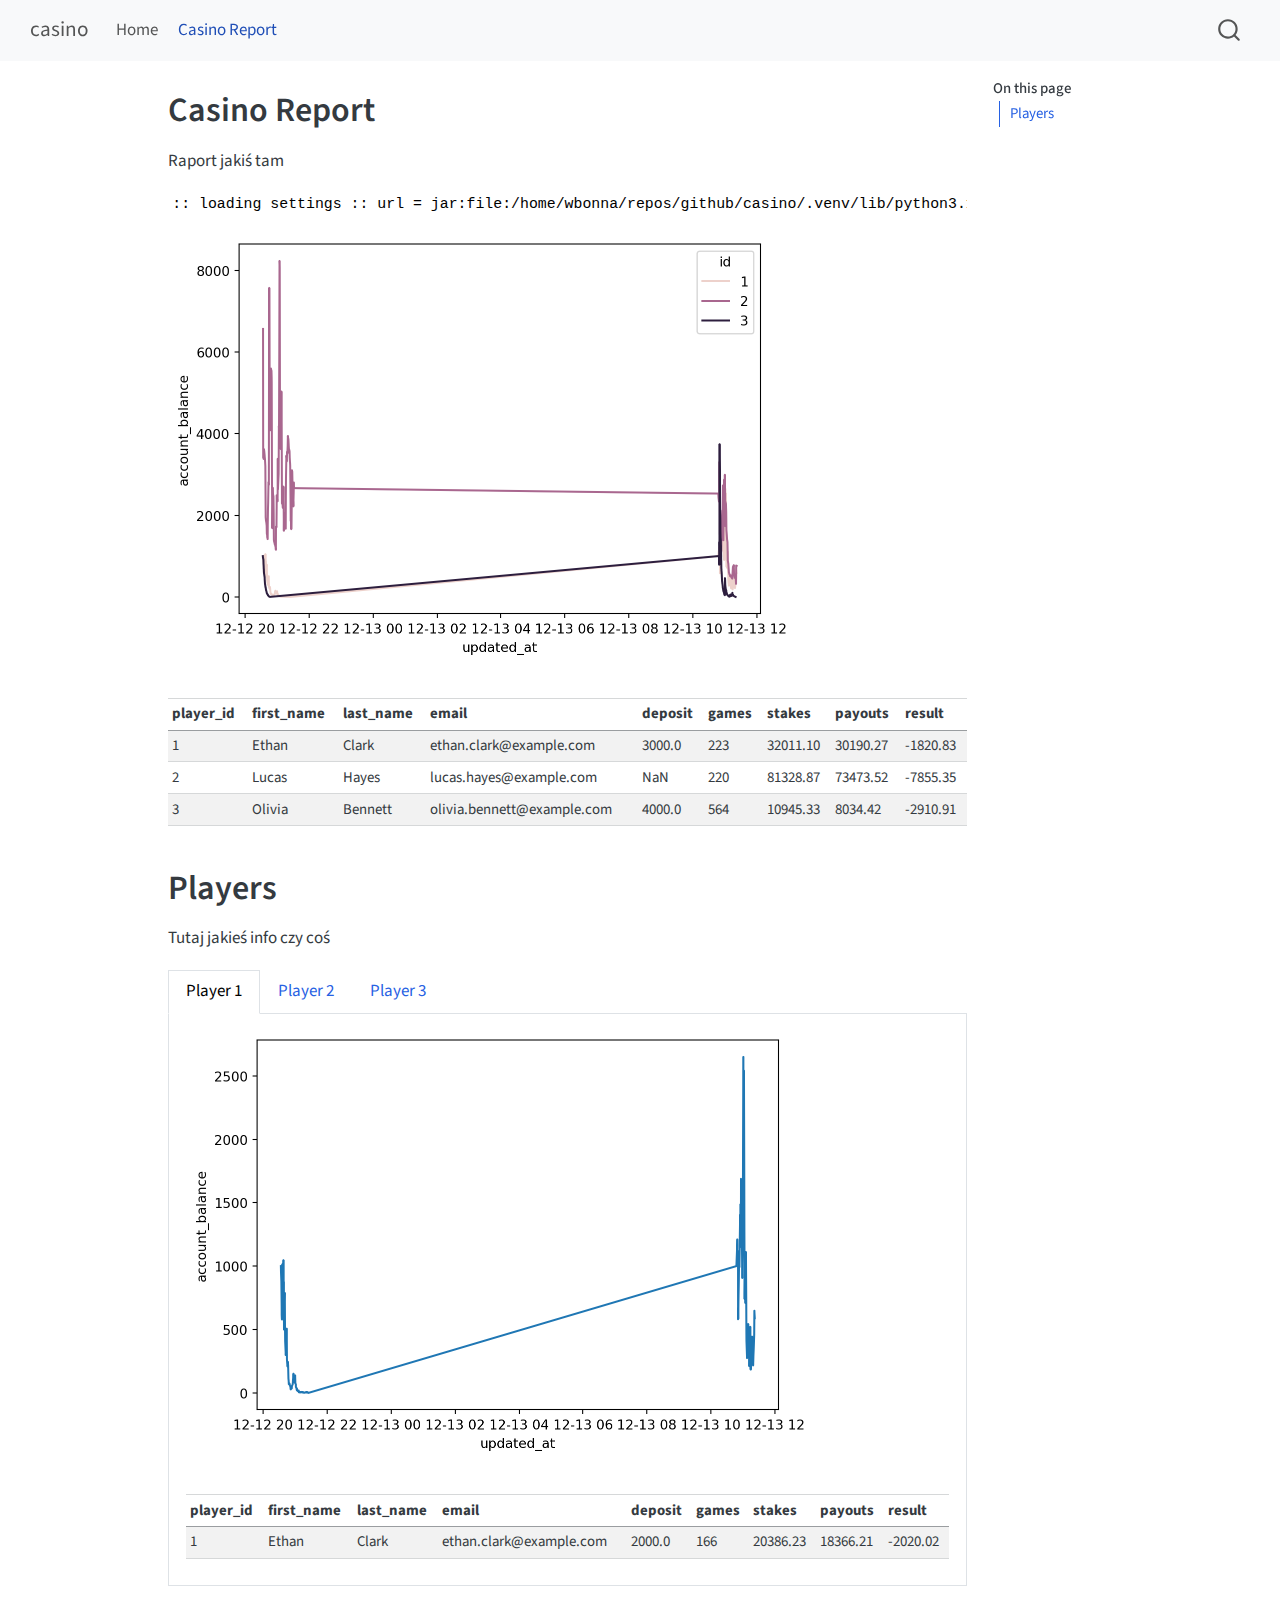
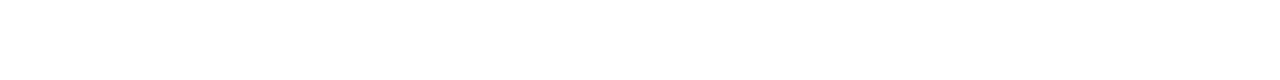
==== commit 5d9c0f72: "Built site for gh-pages" ====
--- a/about.html
+++ b/about.html
@@ -139,21 +139,21 @@
 
 
 <p>Raport jakiś tam</p>
-<div id="0f29ffc5" class="cell" data-execution_count="1">
+<div id="cd0cf54b" class="cell" data-execution_count="1">
 <div class="cell-output cell-output-stdout">
 <pre><code>:: loading settings :: url = jar:file:/home/wbonna/repos/github/casino/.venv/lib/python3.11/site-packages/pyspark/jars/ivy-2.5.1.jar!/org/apache/ivy/core/settings/ivysettings.xml</code></pre>
 </div>
 </div>
-<div id="465ffb4d" class="cell" data-execution_count="3">
+<div id="6fd71dd0" class="cell" data-execution_count="3">
 <div class="cell-output cell-output-display">
 <div>
 <figure class="figure">
-<p><img src="about_files/figure-html/cell-4-output-1.png" width="640" height="429" class="figure-img"></p>
+<p><img src="about_files/figure-html/cell-4-output-1.png" width="628" height="429" class="figure-img"></p>
 </figure>
 </div>
 </div>
 </div>
-<div id="dc9c608e" class="cell" data-execution_count="5">
+<div id="2d733dbf" class="cell" data-execution_count="5">
 <div class="cell-output cell-output-display" data-execution_count="5">
 <table class="dataframe table table-sm table-striped small">
 
@@ -222,23 +222,23 @@
 </td>
 
 <td>
-2000.0
-</td>
-
-<td>
-74
-</td>
-
-<td>
-6022.30
-</td>
-
-<td>
-4243.24
-</td>
-
-<td>
--1779.06
+3000.0
+</td>
+
+<td>
+223
+</td>
+
+<td>
+32011.10
+</td>
+
+<td>
+30190.27
+</td>
+
+<td>
+-1820.83
 </td>
 
 </tr>
@@ -262,23 +262,23 @@
 </td>
 
 <td>
-1000.0
-</td>
-
-<td>
-110
-</td>
-
-<td>
-68565.60
-</td>
-
-<td>
-71819.70
-</td>
-
-<td>
-3254.10
+NaN
+</td>
+
+<td>
+220
+</td>
+
+<td>
+81328.87
+</td>
+
+<td>
+73473.52
+</td>
+
+<td>
+-7855.35
 </td>
 
 </tr>
@@ -302,23 +302,23 @@
 </td>
 
 <td>
-2000.0
-</td>
-
-<td>
-314
-</td>
-
-<td>
-3433.22
-</td>
-
-<td>
-1434.16
-</td>
-
-<td>
--1999.06
+4000.0
+</td>
+
+<td>
+564
+</td>
+
+<td>
+10945.33
+</td>
+
+<td>
+8034.42
+</td>
+
+<td>
+-2910.91
 </td>
 
 </tr>
@@ -335,16 +335,16 @@
 <ul class="nav nav-tabs" role="tablist"><li class="nav-item" role="presentation"><a class="nav-link active" id="tabset-1-1-tab" data-bs-toggle="tab" data-bs-target="#tabset-1-1" role="tab" aria-controls="tabset-1-1" aria-selected="true">Player 1</a></li><li class="nav-item" role="presentation"><a class="nav-link" id="tabset-1-2-tab" data-bs-toggle="tab" data-bs-target="#tabset-1-2" role="tab" aria-controls="tabset-1-2" aria-selected="false">Player 2</a></li><li class="nav-item" role="presentation"><a class="nav-link" id="tabset-1-3-tab" data-bs-toggle="tab" data-bs-target="#tabset-1-3" role="tab" aria-controls="tabset-1-3" aria-selected="false">Player 3</a></li></ul>
 <div class="tab-content">
 <div id="tabset-1-1" class="tab-pane active" role="tabpanel" aria-labelledby="tabset-1-1-tab">
-<div id="7520e7ad" class="cell" data-execution_count="6">
+<div id="fd4ecad3" class="cell" data-execution_count="6">
 <div class="cell-output cell-output-display">
 <div>
 <figure class="figure">
-<p><img src="about_files/figure-html/cell-7-output-1.png" width="631" height="429" class="figure-img"></p>
+<p><img src="about_files/figure-html/cell-7-output-1.png" width="628" height="429" class="figure-img"></p>
 </figure>
 </div>
 </div>
 </div>
-<div id="4bc0a175" class="cell" data-execution_count="7">
+<div id="a0926ac9" class="cell" data-execution_count="7">
 <div class="cell-output cell-output-display" data-execution_count="7">
 <table class="dataframe table table-sm table-striped small">
 
@@ -417,19 +417,19 @@
 </td>
 
 <td>
-74
-</td>
-
-<td>
-6022.3
-</td>
-
-<td>
-4243.24
-</td>
-
-<td>
--1779.06
+166
+</td>
+
+<td>
+20386.23
+</td>
+
+<td>
+18366.21
+</td>
+
+<td>
+-2020.02
 </td>
 
 </tr>
@@ -441,16 +441,16 @@
 </div>
 </div>
 <div id="tabset-1-2" class="tab-pane" role="tabpanel" aria-labelledby="tabset-1-2-tab">
-<div id="26c4dc97" class="cell" data-execution_count="8">
+<div id="edf9a55b" class="cell" data-execution_count="8">
 <div class="cell-output cell-output-display">
 <div>
 <figure class="figure">
-<p><img src="about_files/figure-html/cell-9-output-1.png" width="610" height="429" class="figure-img"></p>
+<p><img src="about_files/figure-html/cell-9-output-1.png" width="628" height="429" class="figure-img"></p>
 </figure>
 </div>
 </div>
 </div>
-<div id="184b1c3f" class="cell" data-execution_count="9">
+<div id="4d1755eb" class="cell" data-execution_count="9">
 <div class="cell-output cell-output-display" data-execution_count="9">
 <table class="dataframe table table-sm table-striped small">
 
@@ -519,23 +519,23 @@
 </td>
 
 <td>
-1000.0
-</td>
-
-<td>
-110
-</td>
-
-<td>
-68565.6
-</td>
-
-<td>
-71819.7
-</td>
-
-<td>
-3254.1
+NaN
+</td>
+
+<td>
+173
+</td>
+
+<td>
+68893.55
+</td>
+
+<td>
+62884.01
+</td>
+
+<td>
+-6009.54
 </td>
 
 </tr>
@@ -547,16 +547,16 @@
 </div>
 </div>
 <div id="tabset-1-3" class="tab-pane" role="tabpanel" aria-labelledby="tabset-1-3-tab">
-<div id="6f6449aa" class="cell" data-execution_count="10">
+<div id="e8535f81" class="cell" data-execution_count="10">
 <div class="cell-output cell-output-display">
 <div>
 <figure class="figure">
-<p><img src="about_files/figure-html/cell-11-output-1.png" width="601" height="429" class="figure-img"></p>
+<p><img src="about_files/figure-html/cell-11-output-1.png" width="629" height="429" class="figure-img"></p>
 </figure>
 </div>
 </div>
 </div>
-<div id="d5501d8d" class="cell" data-execution_count="11">
+<div id="423b00e8" class="cell" data-execution_count="11">
 <div class="cell-output cell-output-display" data-execution_count="11">
 <table class="dataframe table table-sm table-striped small">
 
@@ -625,23 +625,23 @@
 </td>
 
 <td>
-2000.0
-</td>
-
-<td>
-314
-</td>
-
-<td>
-3433.22
-</td>
-
-<td>
-1434.16
-</td>
-
-<td>
--1999.06
+3000.0
+</td>
+
+<td>
+476
+</td>
+
+<td>
+9582.17
+</td>
+
+<td>
+5096.53
+</td>
+
+<td>
+-4485.64
 </td>
 
 </tr>
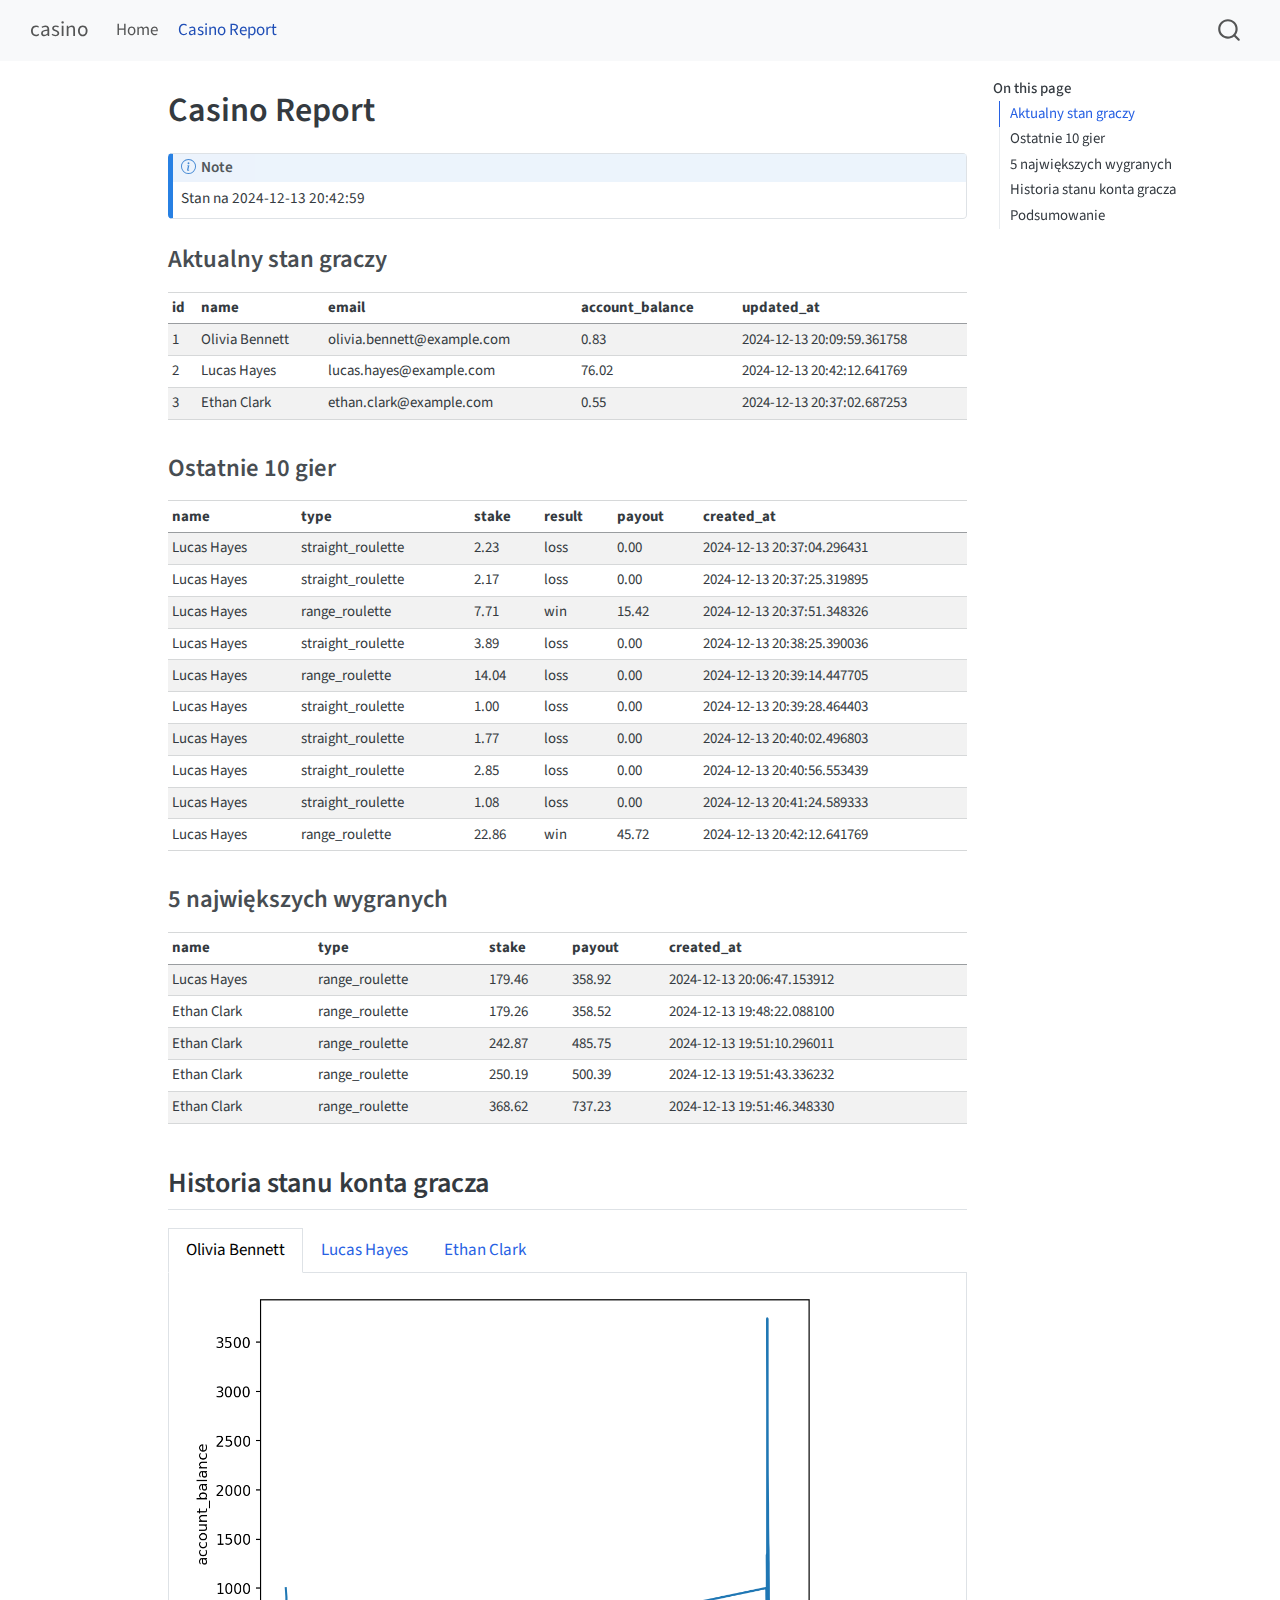
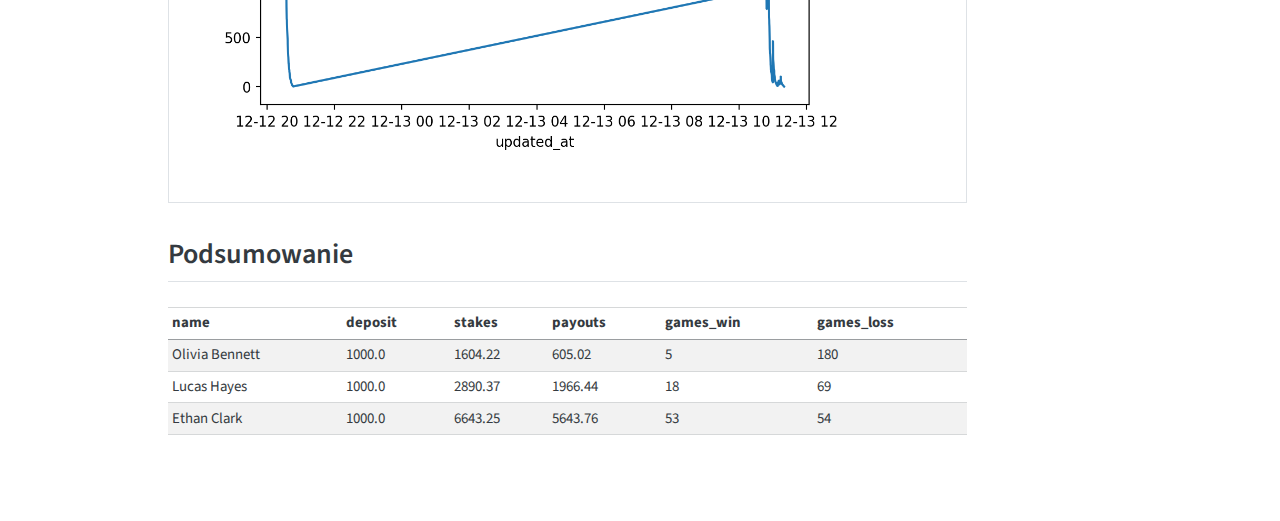
==== commit 0067b463: "Built site for gh-pages" ====
--- a/about.html
+++ b/about.html
@@ -112,7 +112,11 @@
     <h2 id="toc-title">On this page</h2>
    
   <ul>
-  <li><a href="#players" id="toc-players" class="nav-link active" data-scroll-target="#players">Players</a></li>
+  <li><a href="#aktualny-stan-graczy" id="toc-aktualny-stan-graczy" class="nav-link active" data-scroll-target="#aktualny-stan-graczy">Aktualny stan graczy</a></li>
+  <li><a href="#ostatnie-10-gier" id="toc-ostatnie-10-gier" class="nav-link" data-scroll-target="#ostatnie-10-gier">Ostatnie 10 gier</a></li>
+  <li><a href="#największych-wygranych" id="toc-największych-wygranych" class="nav-link" data-scroll-target="#największych-wygranych">5 największych wygranych</a></li>
+  <li><a href="#historia-stanu-konta-gracza" id="toc-historia-stanu-konta-gracza" class="nav-link" data-scroll-target="#historia-stanu-konta-gracza">Historia stanu konta gracza</a></li>
+  <li><a href="#podsumowanie" id="toc-podsumowanie" class="nav-link" data-scroll-target="#podsumowanie">Podsumowanie</a></li>
   </ul>
 </nav>
     </div>
@@ -138,320 +142,666 @@
 </header>
 
 
-<p>Raport jakiś tam</p>
-<div id="cd0cf54b" class="cell" data-execution_count="1">
-<div class="cell-output cell-output-stdout">
-<pre><code>:: loading settings :: url = jar:file:/home/wbonna/repos/github/casino/.venv/lib/python3.11/site-packages/pyspark/jars/ivy-2.5.1.jar!/org/apache/ivy/core/settings/ivysettings.xml</code></pre>
-</div>
-</div>
-<div id="6fd71dd0" class="cell" data-execution_count="3">
+<div class="callout callout-style-default callout-note callout-titled">
+<div class="callout-header d-flex align-content-center">
+<div class="callout-icon-container">
+<i class="callout-icon"></i>
+</div>
+<div class="callout-title-container flex-fill">
+Note
+</div>
+</div>
+<div class="callout-body-container callout-body">
+<p>Stan na 2024-12-13 20:42:59</p>
+</div>
+</div>
+<section id="aktualny-stan-graczy" class="level3">
+<h3 class="anchored" data-anchor-id="aktualny-stan-graczy">Aktualny stan graczy</h3>
+<div id="2038a256" class="cell" data-execution_count="6">
+<div class="cell-output cell-output-display" data-execution_count="19">
+<table class="dataframe table table-sm table-striped small">
+
+<thead>
+
+<tr>
+
+<th>
+id
+</th>
+
+<th>
+name
+</th>
+
+<th>
+email
+</th>
+
+<th>
+account_balance
+</th>
+
+<th>
+updated_at
+</th>
+
+</tr>
+
+</thead>
+
+<tbody>
+
+<tr>
+
+<td>
+1
+</td>
+
+<td>
+Olivia Bennett
+</td>
+
+<td>
+olivia.bennett@example.com
+</td>
+
+<td>
+0.83
+</td>
+
+<td>
+2024-12-13 20:09:59.361758
+</td>
+
+</tr>
+
+<tr>
+
+<td>
+2
+</td>
+
+<td>
+Lucas Hayes
+</td>
+
+<td>
+lucas.hayes@example.com
+</td>
+
+<td>
+76.02
+</td>
+
+<td>
+2024-12-13 20:42:12.641769
+</td>
+
+</tr>
+
+<tr>
+
+<td>
+3
+</td>
+
+<td>
+Ethan Clark
+</td>
+
+<td>
+ethan.clark@example.com
+</td>
+
+<td>
+0.55
+</td>
+
+<td>
+2024-12-13 20:37:02.687253
+</td>
+
+</tr>
+
+</tbody>
+
+</table>
+</div>
+</div>
+</section>
+<section id="ostatnie-10-gier" class="level3">
+<h3 class="anchored" data-anchor-id="ostatnie-10-gier">Ostatnie 10 gier</h3>
+<div id="5fbe3b79" class="cell" data-execution_count="7">
+<div class="cell-output cell-output-display" data-execution_count="20">
+<table class="dataframe table table-sm table-striped small">
+
+<thead>
+
+<tr>
+
+<th>
+name
+</th>
+
+<th>
+type
+</th>
+
+<th>
+stake
+</th>
+
+<th>
+result
+</th>
+
+<th>
+payout
+</th>
+
+<th>
+created_at
+</th>
+
+</tr>
+
+</thead>
+
+<tbody>
+
+<tr>
+
+<td>
+Lucas Hayes
+</td>
+
+<td>
+straight_roulette
+</td>
+
+<td>
+2.23
+</td>
+
+<td>
+loss
+</td>
+
+<td>
+0.00
+</td>
+
+<td>
+2024-12-13 20:37:04.296431
+</td>
+
+</tr>
+
+<tr>
+
+<td>
+Lucas Hayes
+</td>
+
+<td>
+straight_roulette
+</td>
+
+<td>
+2.17
+</td>
+
+<td>
+loss
+</td>
+
+<td>
+0.00
+</td>
+
+<td>
+2024-12-13 20:37:25.319895
+</td>
+
+</tr>
+
+<tr>
+
+<td>
+Lucas Hayes
+</td>
+
+<td>
+range_roulette
+</td>
+
+<td>
+7.71
+</td>
+
+<td>
+win
+</td>
+
+<td>
+15.42
+</td>
+
+<td>
+2024-12-13 20:37:51.348326
+</td>
+
+</tr>
+
+<tr>
+
+<td>
+Lucas Hayes
+</td>
+
+<td>
+straight_roulette
+</td>
+
+<td>
+3.89
+</td>
+
+<td>
+loss
+</td>
+
+<td>
+0.00
+</td>
+
+<td>
+2024-12-13 20:38:25.390036
+</td>
+
+</tr>
+
+<tr>
+
+<td>
+Lucas Hayes
+</td>
+
+<td>
+range_roulette
+</td>
+
+<td>
+14.04
+</td>
+
+<td>
+loss
+</td>
+
+<td>
+0.00
+</td>
+
+<td>
+2024-12-13 20:39:14.447705
+</td>
+
+</tr>
+
+<tr>
+
+<td>
+Lucas Hayes
+</td>
+
+<td>
+straight_roulette
+</td>
+
+<td>
+1.00
+</td>
+
+<td>
+loss
+</td>
+
+<td>
+0.00
+</td>
+
+<td>
+2024-12-13 20:39:28.464403
+</td>
+
+</tr>
+
+<tr>
+
+<td>
+Lucas Hayes
+</td>
+
+<td>
+straight_roulette
+</td>
+
+<td>
+1.77
+</td>
+
+<td>
+loss
+</td>
+
+<td>
+0.00
+</td>
+
+<td>
+2024-12-13 20:40:02.496803
+</td>
+
+</tr>
+
+<tr>
+
+<td>
+Lucas Hayes
+</td>
+
+<td>
+straight_roulette
+</td>
+
+<td>
+2.85
+</td>
+
+<td>
+loss
+</td>
+
+<td>
+0.00
+</td>
+
+<td>
+2024-12-13 20:40:56.553439
+</td>
+
+</tr>
+
+<tr>
+
+<td>
+Lucas Hayes
+</td>
+
+<td>
+straight_roulette
+</td>
+
+<td>
+1.08
+</td>
+
+<td>
+loss
+</td>
+
+<td>
+0.00
+</td>
+
+<td>
+2024-12-13 20:41:24.589333
+</td>
+
+</tr>
+
+<tr>
+
+<td>
+Lucas Hayes
+</td>
+
+<td>
+range_roulette
+</td>
+
+<td>
+22.86
+</td>
+
+<td>
+win
+</td>
+
+<td>
+45.72
+</td>
+
+<td>
+2024-12-13 20:42:12.641769
+</td>
+
+</tr>
+
+</tbody>
+
+</table>
+</div>
+</div>
+</section>
+<section id="największych-wygranych" class="level3">
+<h3 class="anchored" data-anchor-id="największych-wygranych">5 największych wygranych</h3>
+<div id="352f0269" class="cell" data-execution_count="8">
+<div class="cell-output cell-output-display" data-execution_count="21">
+<table class="dataframe table table-sm table-striped small">
+
+<thead>
+
+<tr>
+
+<th>
+name
+</th>
+
+<th>
+type
+</th>
+
+<th>
+stake
+</th>
+
+<th>
+payout
+</th>
+
+<th>
+created_at
+</th>
+
+</tr>
+
+</thead>
+
+<tbody>
+
+<tr>
+
+<td>
+Lucas Hayes
+</td>
+
+<td>
+range_roulette
+</td>
+
+<td>
+179.46
+</td>
+
+<td>
+358.92
+</td>
+
+<td>
+2024-12-13 20:06:47.153912
+</td>
+
+</tr>
+
+<tr>
+
+<td>
+Ethan Clark
+</td>
+
+<td>
+range_roulette
+</td>
+
+<td>
+179.26
+</td>
+
+<td>
+358.52
+</td>
+
+<td>
+2024-12-13 19:48:22.088100
+</td>
+
+</tr>
+
+<tr>
+
+<td>
+Ethan Clark
+</td>
+
+<td>
+range_roulette
+</td>
+
+<td>
+242.87
+</td>
+
+<td>
+485.75
+</td>
+
+<td>
+2024-12-13 19:51:10.296011
+</td>
+
+</tr>
+
+<tr>
+
+<td>
+Ethan Clark
+</td>
+
+<td>
+range_roulette
+</td>
+
+<td>
+250.19
+</td>
+
+<td>
+500.39
+</td>
+
+<td>
+2024-12-13 19:51:43.336232
+</td>
+
+</tr>
+
+<tr>
+
+<td>
+Ethan Clark
+</td>
+
+<td>
+range_roulette
+</td>
+
+<td>
+368.62
+</td>
+
+<td>
+737.23
+</td>
+
+<td>
+2024-12-13 19:51:46.348330
+</td>
+
+</tr>
+
+</tbody>
+
+</table>
+</div>
+</div>
+</section>
+<section id="historia-stanu-konta-gracza" class="level2">
+<h2 class="anchored" data-anchor-id="historia-stanu-konta-gracza">Historia stanu konta gracza</h2>
+<div class="tabset-margin-container"></div><div class="panel-tabset">
+<ul class="nav nav-tabs" role="tablist"><li class="nav-item" role="presentation"><a class="nav-link active" id="tabset-1-1-tab" data-bs-toggle="tab" data-bs-target="#tabset-1-1" role="tab" aria-controls="tabset-1-1" aria-selected="true">Olivia Bennett</a></li><li class="nav-item" role="presentation"><a class="nav-link" id="tabset-1-2-tab" data-bs-toggle="tab" data-bs-target="#tabset-1-2" role="tab" aria-controls="tabset-1-2" aria-selected="false">Lucas Hayes</a></li><li class="nav-item" role="presentation"><a class="nav-link" id="tabset-1-3-tab" data-bs-toggle="tab" data-bs-target="#tabset-1-3" role="tab" aria-controls="tabset-1-3" aria-selected="false">Ethan Clark</a></li></ul>
+<div class="tab-content">
+<div id="tabset-1-1" class="tab-pane active" role="tabpanel" aria-labelledby="tabset-1-1-tab">
+<div id="94571ea2" class="cell" data-execution_count="10">
 <div class="cell-output cell-output-display">
 <div>
 <figure class="figure">
-<p><img src="about_files/figure-html/cell-4-output-1.png" width="628" height="429" class="figure-img"></p>
+<p><img src="about_files/figure-html/cell-11-output-1.png" width="662" height="470" class="figure-img"></p>
 </figure>
 </div>
 </div>
 </div>
-<div id="2d733dbf" class="cell" data-execution_count="5">
-<div class="cell-output cell-output-display" data-execution_count="5">
-<table class="dataframe table table-sm table-striped small">
-
-<thead>
-
-<tr>
-
-<th>
-player_id
-</th>
-
-<th>
-first_name
-</th>
-
-<th>
-last_name
-</th>
-
-<th>
-email
-</th>
-
-<th>
-deposit
-</th>
-
-<th>
-games
-</th>
-
-<th>
-stakes
-</th>
-
-<th>
-payouts
-</th>
-
-<th>
-result
-</th>
-
-</tr>
-
-</thead>
-
-<tbody>
-
-<tr>
-
-<td>
-1
-</td>
-
-<td>
-Ethan
-</td>
-
-<td>
-Clark
-</td>
-
-<td>
-ethan.clark@example.com
-</td>
-
-<td>
-3000.0
-</td>
-
-<td>
-223
-</td>
-
-<td>
-32011.10
-</td>
-
-<td>
-30190.27
-</td>
-
-<td>
--1820.83
-</td>
-
-</tr>
-
-<tr>
-
-<td>
-2
-</td>
-
-<td>
-Lucas
-</td>
-
-<td>
-Hayes
-</td>
-
-<td>
-lucas.hayes@example.com
-</td>
-
-<td>
-NaN
-</td>
-
-<td>
-220
-</td>
-
-<td>
-81328.87
-</td>
-
-<td>
-73473.52
-</td>
-
-<td>
--7855.35
-</td>
-
-</tr>
-
-<tr>
-
-<td>
-3
-</td>
-
-<td>
-Olivia
-</td>
-
-<td>
-Bennett
-</td>
-
-<td>
-olivia.bennett@example.com
-</td>
-
-<td>
-4000.0
-</td>
-
-<td>
-564
-</td>
-
-<td>
-10945.33
-</td>
-
-<td>
-8034.42
-</td>
-
-<td>
--2910.91
-</td>
-
-</tr>
-
-</tbody>
-
-</table>
-</div>
-</div>
-<section id="players" class="level1">
-<h1>Players</h1>
-<p>Tutaj jakieś info czy coś</p>
-<div class="tabset-margin-container"></div><div class="panel-tabset">
-<ul class="nav nav-tabs" role="tablist"><li class="nav-item" role="presentation"><a class="nav-link active" id="tabset-1-1-tab" data-bs-toggle="tab" data-bs-target="#tabset-1-1" role="tab" aria-controls="tabset-1-1" aria-selected="true">Player 1</a></li><li class="nav-item" role="presentation"><a class="nav-link" id="tabset-1-2-tab" data-bs-toggle="tab" data-bs-target="#tabset-1-2" role="tab" aria-controls="tabset-1-2" aria-selected="false">Player 2</a></li><li class="nav-item" role="presentation"><a class="nav-link" id="tabset-1-3-tab" data-bs-toggle="tab" data-bs-target="#tabset-1-3" role="tab" aria-controls="tabset-1-3" aria-selected="false">Player 3</a></li></ul>
-<div class="tab-content">
-<div id="tabset-1-1" class="tab-pane active" role="tabpanel" aria-labelledby="tabset-1-1-tab">
-<div id="fd4ecad3" class="cell" data-execution_count="6">
+</div>
+<div id="tabset-1-2" class="tab-pane" role="tabpanel" aria-labelledby="tabset-1-2-tab">
+<div id="e50da946" class="cell" data-execution_count="11">
 <div class="cell-output cell-output-display">
 <div>
 <figure class="figure">
-<p><img src="about_files/figure-html/cell-7-output-1.png" width="628" height="429" class="figure-img"></p>
+<p><img src="about_files/figure-html/cell-12-output-1.png" width="662" height="470" class="figure-img"></p>
 </figure>
 </div>
 </div>
 </div>
-<div id="a0926ac9" class="cell" data-execution_count="7">
-<div class="cell-output cell-output-display" data-execution_count="7">
-<table class="dataframe table table-sm table-striped small">
-
-<thead>
-
-<tr>
-
-<th>
-player_id
-</th>
-
-<th>
-first_name
-</th>
-
-<th>
-last_name
-</th>
-
-<th>
-email
-</th>
-
-<th>
-deposit
-</th>
-
-<th>
-games
-</th>
-
-<th>
-stakes
-</th>
-
-<th>
-payouts
-</th>
-
-<th>
-result
-</th>
-
-</tr>
-
-</thead>
-
-<tbody>
-
-<tr>
-
-<td>
-1
-</td>
-
-<td>
-Ethan
-</td>
-
-<td>
-Clark
-</td>
-
-<td>
-ethan.clark@example.com
-</td>
-
-<td>
-2000.0
-</td>
-
-<td>
-166
-</td>
-
-<td>
-20386.23
-</td>
-
-<td>
-18366.21
-</td>
-
-<td>
--2020.02
-</td>
-
-</tr>
-
-</tbody>
-
-</table>
-</div>
-</div>
-</div>
-<div id="tabset-1-2" class="tab-pane" role="tabpanel" aria-labelledby="tabset-1-2-tab">
-<div id="edf9a55b" class="cell" data-execution_count="8">
+</div>
+<div id="tabset-1-3" class="tab-pane" role="tabpanel" aria-labelledby="tabset-1-3-tab">
+<div id="ccabb748" class="cell" data-execution_count="12">
 <div class="cell-output cell-output-display">
 <div>
 <figure class="figure">
-<p><img src="about_files/figure-html/cell-9-output-1.png" width="628" height="429" class="figure-img"></p>
+<p><img src="about_files/figure-html/cell-13-output-1.png" width="662" height="470" class="figure-img"></p>
 </figure>
 </div>
 </div>
 </div>
-<div id="4d1755eb" class="cell" data-execution_count="9">
-<div class="cell-output cell-output-display" data-execution_count="9">
+</div>
+</div>
+</div>
+</section>
+<section id="podsumowanie" class="level2">
+<h2 class="anchored" data-anchor-id="podsumowanie">Podsumowanie</h2>
+<div id="067863c7" class="cell" data-execution_count="13">
+<div class="cell-output cell-output-display" data-execution_count="26">
 <table class="dataframe table table-sm table-striped small">
 
 <thead>
@@ -459,19 +809,7 @@
 <tr>
 
 <th>
-player_id
-</th>
-
-<th>
-first_name
-</th>
-
-<th>
-last_name
-</th>
-
-<th>
-email
+name
 </th>
 
 <th>
@@ -479,10 +817,6 @@
 </th>
 
 <th>
-games
-</th>
-
-<th>
 stakes
 </th>
 
@@ -491,7 +825,11 @@
 </th>
 
 <th>
-result
+games_win
+</th>
+
+<th>
+games_loss
 </th>
 
 </tr>
@@ -503,39 +841,83 @@
 <tr>
 
 <td>
-2
-</td>
-
-<td>
-Lucas
-</td>
-
-<td>
-Hayes
-</td>
-
-<td>
-lucas.hayes@example.com
-</td>
-
-<td>
-NaN
-</td>
-
-<td>
-173
-</td>
-
-<td>
-68893.55
-</td>
-
-<td>
-62884.01
-</td>
-
-<td>
--6009.54
+Olivia Bennett
+</td>
+
+<td>
+1000.0
+</td>
+
+<td>
+1604.22
+</td>
+
+<td>
+605.02
+</td>
+
+<td>
+5
+</td>
+
+<td>
+180
+</td>
+
+</tr>
+
+<tr>
+
+<td>
+Lucas Hayes
+</td>
+
+<td>
+1000.0
+</td>
+
+<td>
+2890.37
+</td>
+
+<td>
+1966.44
+</td>
+
+<td>
+18
+</td>
+
+<td>
+69
+</td>
+
+</tr>
+
+<tr>
+
+<td>
+Ethan Clark
+</td>
+
+<td>
+1000.0
+</td>
+
+<td>
+6643.25
+</td>
+
+<td>
+5643.76
+</td>
+
+<td>
+53
+</td>
+
+<td>
+54
 </td>
 
 </tr>
@@ -543,115 +925,6 @@
 </tbody>
 
 </table>
-</div>
-</div>
-</div>
-<div id="tabset-1-3" class="tab-pane" role="tabpanel" aria-labelledby="tabset-1-3-tab">
-<div id="e8535f81" class="cell" data-execution_count="10">
-<div class="cell-output cell-output-display">
-<div>
-<figure class="figure">
-<p><img src="about_files/figure-html/cell-11-output-1.png" width="629" height="429" class="figure-img"></p>
-</figure>
-</div>
-</div>
-</div>
-<div id="423b00e8" class="cell" data-execution_count="11">
-<div class="cell-output cell-output-display" data-execution_count="11">
-<table class="dataframe table table-sm table-striped small">
-
-<thead>
-
-<tr>
-
-<th>
-player_id
-</th>
-
-<th>
-first_name
-</th>
-
-<th>
-last_name
-</th>
-
-<th>
-email
-</th>
-
-<th>
-deposit
-</th>
-
-<th>
-games
-</th>
-
-<th>
-stakes
-</th>
-
-<th>
-payouts
-</th>
-
-<th>
-result
-</th>
-
-</tr>
-
-</thead>
-
-<tbody>
-
-<tr>
-
-<td>
-3
-</td>
-
-<td>
-Olivia
-</td>
-
-<td>
-Bennett
-</td>
-
-<td>
-olivia.bennett@example.com
-</td>
-
-<td>
-3000.0
-</td>
-
-<td>
-476
-</td>
-
-<td>
-9582.17
-</td>
-
-<td>
-5096.53
-</td>
-
-<td>
--4485.64
-</td>
-
-</tr>
-
-</tbody>
-
-</table>
-</div>
-</div>
-</div>
 </div>
 </div>
 
@@ -749,7 +1022,7 @@
   }
     var localhostRegex = new RegExp(/^(?:http|https):\/\/localhost\:?[0-9]*\//);
     var mailtoRegex = new RegExp(/^mailto:/);
-      var filterRegex = new RegExp("https:\/\/wbonna352\.github\.io\/casino\/");
+      var filterRegex = new RegExp('/' + window.location.host + '/');
     var isInternal = (href) => {
         return filterRegex.test(href) || localhostRegex.test(href) || mailtoRegex.test(href);
     }
